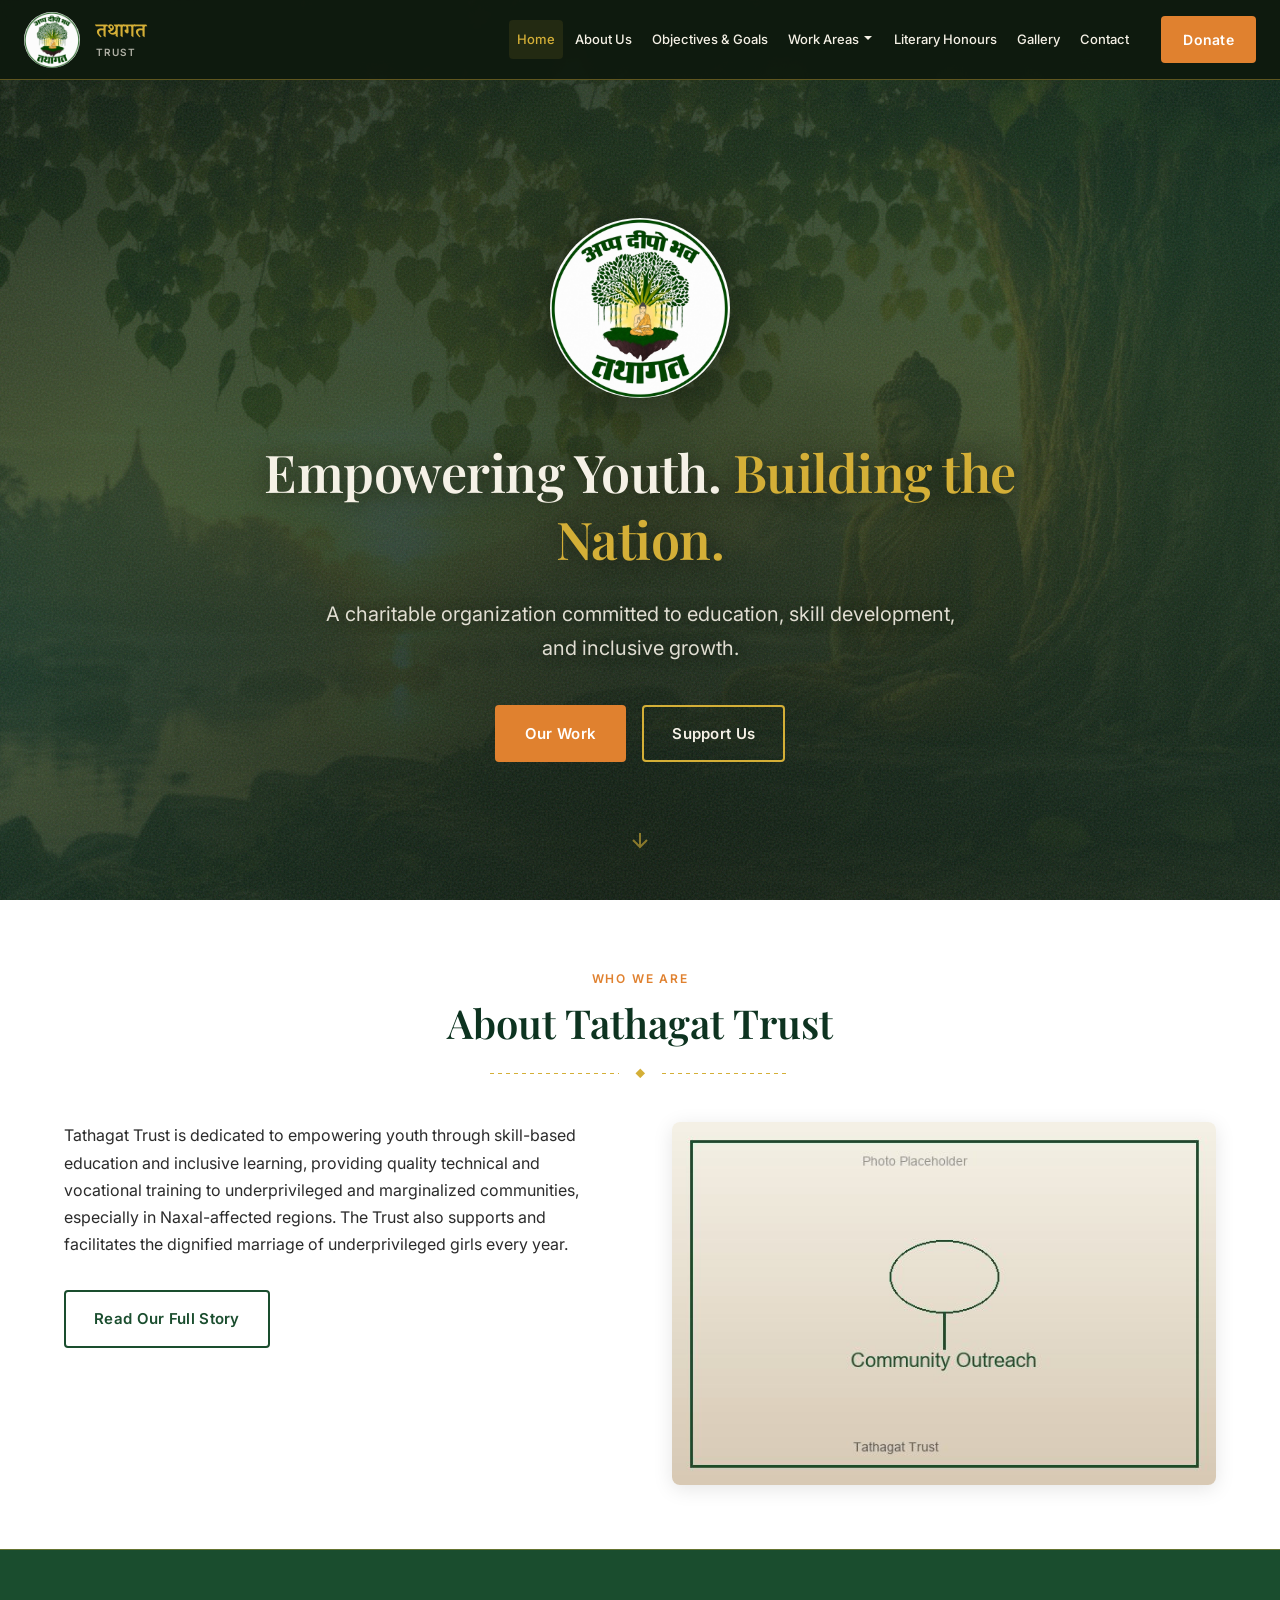
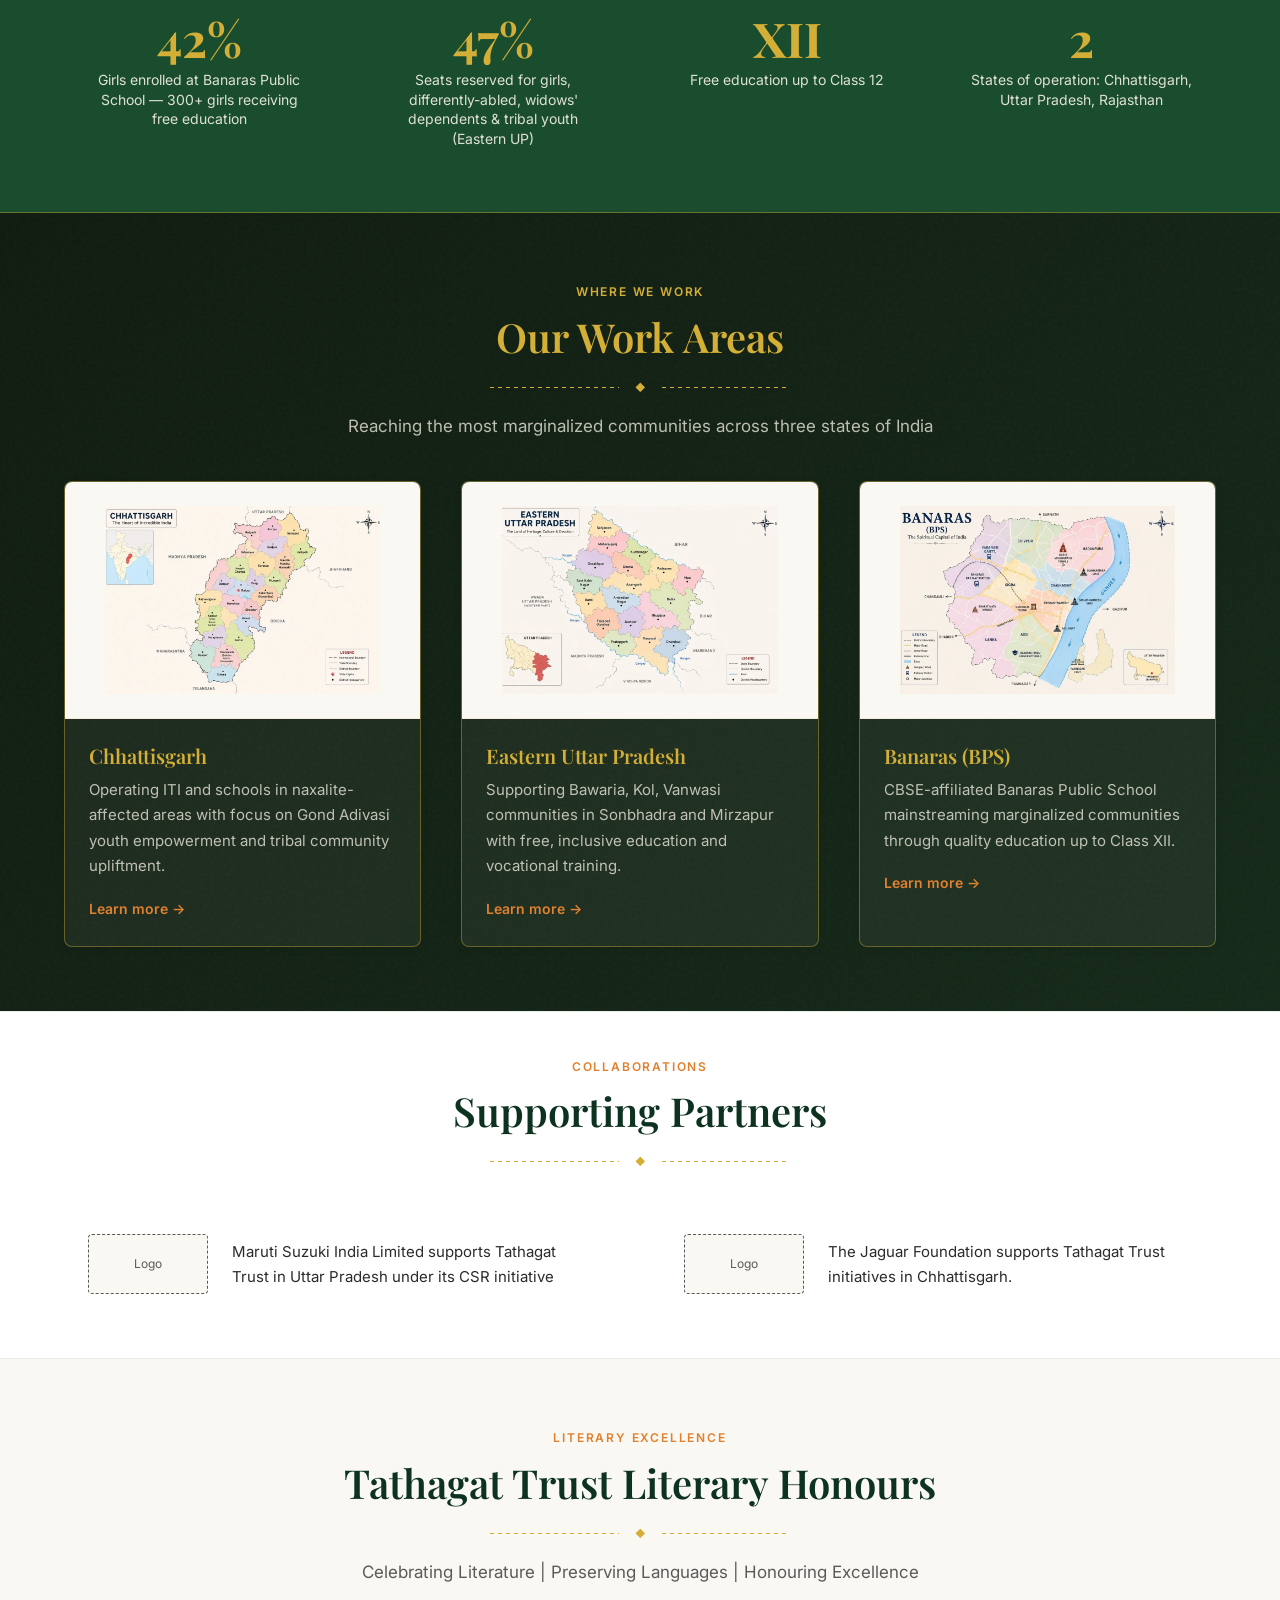
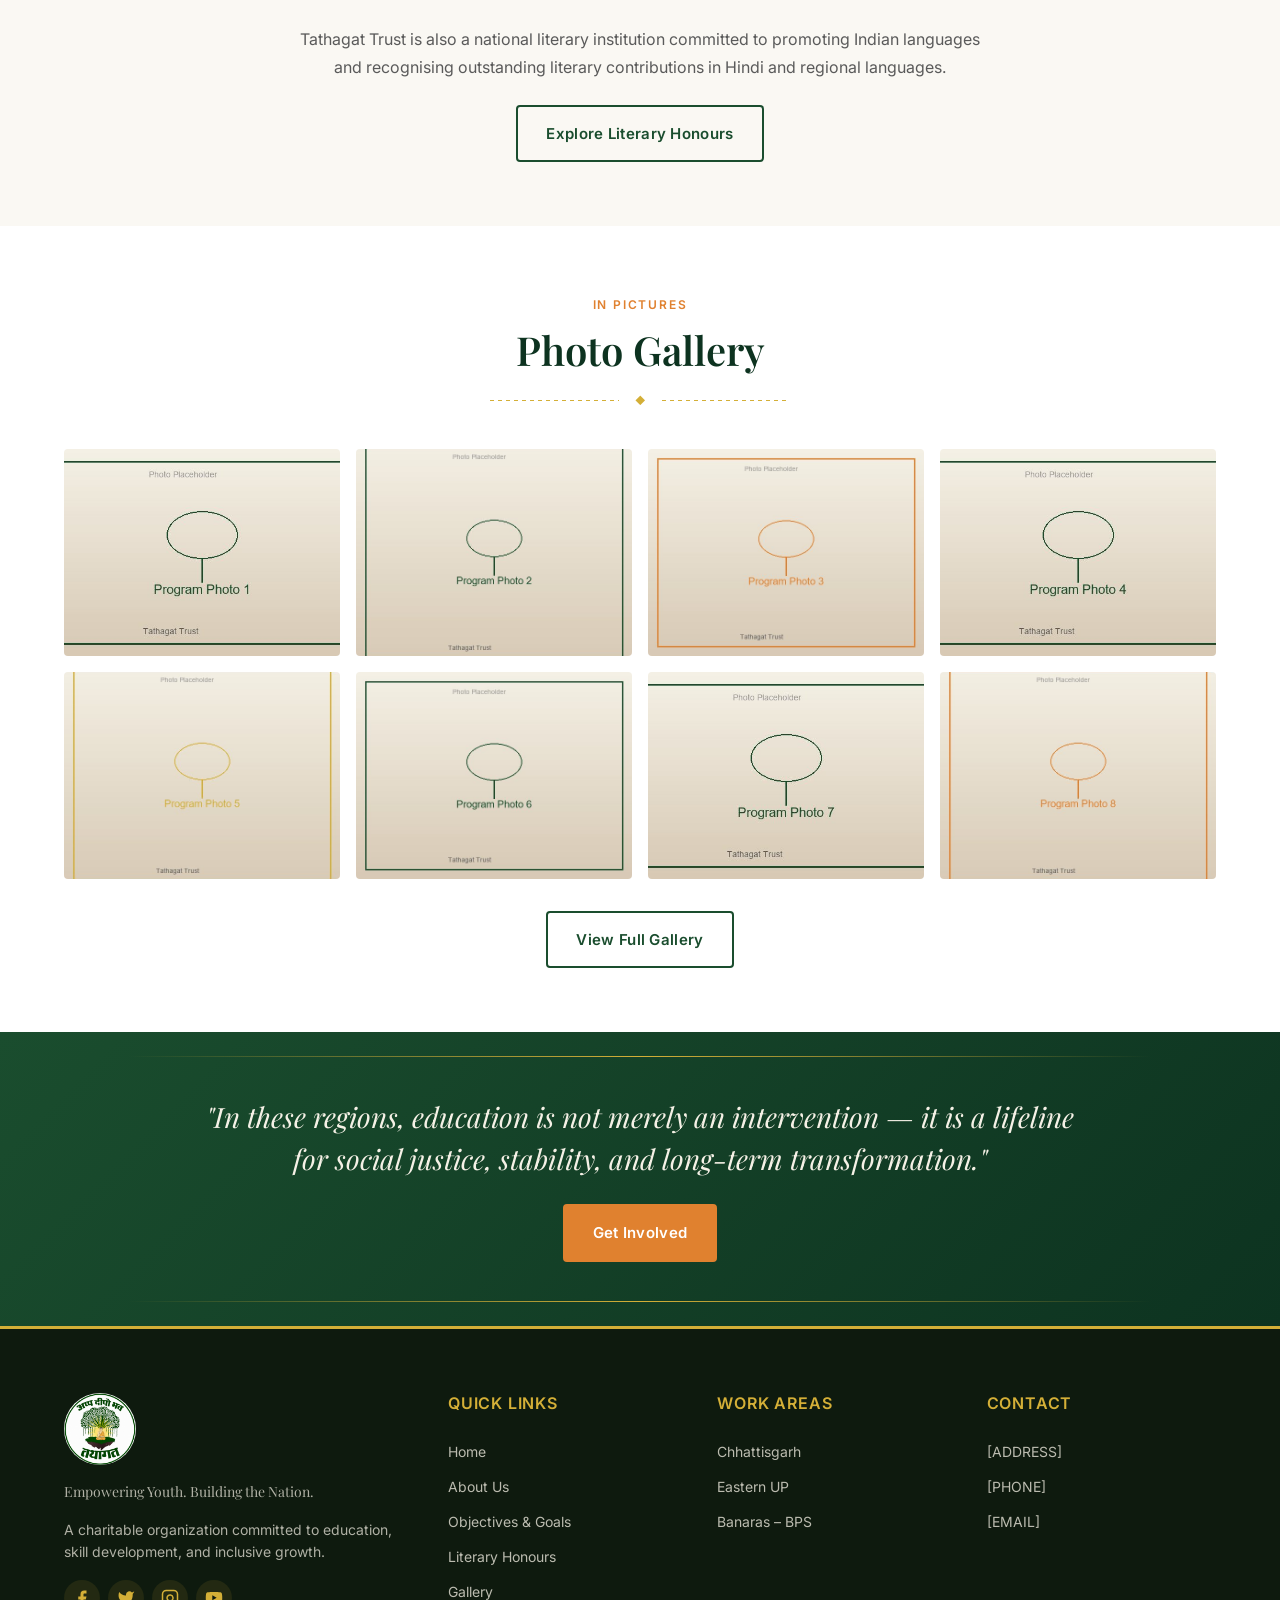
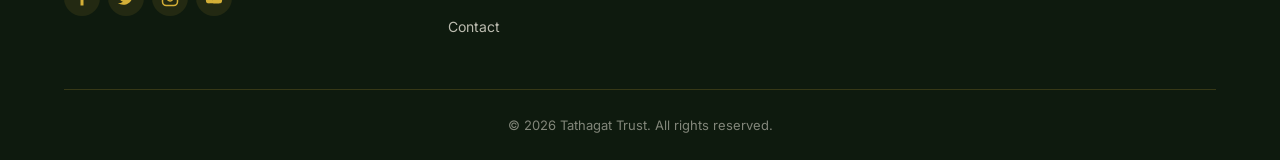
==== index.html @ 168faa88 "file added" ====
<!DOCTYPE html>
<html lang="en">
<head>
  <meta charset="UTF-8">
  <meta name="viewport" content="width=device-width, initial-scale=1.0">
  <title>Tathagat Trust — Empowering Youth. Building the Nation.</title>
  <meta name="description" content="Tathagat Trust is a charitable organization in India dedicated to education, skill development, and upliftment of underprivileged communities across Chhattisgarh, Uttar Pradesh, and Rajasthan.">
  <meta property="og:title" content="Tathagat Trust — Empowering Youth. Building the Nation.">
  <meta property="og:description" content="A charitable organization committed to education, skill development, and inclusive growth.">
  <meta property="og:type" content="website">
  <meta property="og:image" content="assets/logo/tathagat-logo.png">
  <link rel="icon" type="image/png" href="assets/logo/tathagat-logo.png">
  <link rel="preconnect" href="https://fonts.googleapis.com">
  <link rel="preconnect" href="https://fonts.gstatic.com" crossorigin>
  <link href="https://fonts.googleapis.com/css2?family=Inter:wght@400;500;600;700&family=Noto+Sans+Devanagari:wght@400;600&family=Noto+Serif+Devanagari:wght@400;600;700&family=Playfair+Display:ital,wght@0,400;0,600;0,700;1,400&display=swap" rel="stylesheet">
  <link rel="stylesheet" href="css/style.css">
</head>
<body>

  <!-- HEADER -->
  <header class="site-header" role="banner">
    <div class="container">
      <a href="index.html" class="site-logo" aria-label="Tathagat Trust Home">
        <img src="assets/logo/tathagat-logo.png" alt="Tathagat Trust logo — अप्प दीपो भव, Buddha meditating under Bodhi tree" width="56" height="56">
        <span class="site-logo__text hindi">तथागत<span class="sr-only"> Tathagat Trust</span><small>Trust</small></span>
      </a>

      <button class="nav-toggle" aria-label="Toggle navigation menu" aria-expanded="false" aria-controls="main-nav">
        <span></span><span></span><span></span>
      </button>

      <nav class="main-nav" id="main-nav" role="navigation" aria-label="Main navigation">
        <ul class="nav-list">
          <li><a href="index.html" class="active">Home</a></li>
          <li><a href="about.html">About Us</a></li>
          <li><a href="objectives.html">Objectives &amp; Goals</a></li>
          <li class="nav-dropdown">
            <a href="#" class="nav-dropdown__toggle" aria-haspopup="true">Work Areas
              <svg viewBox="0 0 12 12" fill="currentColor" aria-hidden="true"><path d="M2 4l4 4 4-4"/></svg>
            </a>
            <ul class="nav-dropdown__menu" role="menu">
              <li><a href="work-areas/chhattisgarh.html" role="menuitem">Chhattisgarh</a></li>
              <li><a href="work-areas/eastern-up.html" role="menuitem">Eastern UP</a></li>
              <li><a href="work-areas/banaras-bps.html" role="menuitem">Banaras – BPS</a></li>
            </ul>
          </li>
          <li><a href="literary-honours.html">Literary Honours</a></li>
          <li><a href="gallery.html">Gallery</a></li>
          <li><a href="contact.html">Contact</a></li>
        </ul>
        <!-- TODO: Integrate donation payment gateway -->
        <a href="contact.html" class="btn btn--donate" data-donate>Donate</a>
      </nav>
    </div>
  </header>

  <main>
    <!-- HERO -->
    <section class="hero" aria-labelledby="hero-title">
      <video class="hero__video" autoplay muted loop playsinline disablePictureInPicture poster="assets/images/hero-bodhi.jpg" aria-hidden="true">
        <source src="assets/images/hero-bodhi.mp4" type="video/mp4">
      </video>
      <div class="hero__content">
        <img src="assets/logo/tathagat-logo.png" alt="Tathagat Trust emblem — तथागत" class="hero__logo reveal" width="180" height="180">
        <h1 id="hero-title" class="hero__title reveal reveal-delay-1">Empowering Youth. <span class="gold">Building the Nation.</span></h1>
        <p class="hero__subtitle reveal reveal-delay-2">A charitable organization committed to education, skill development, and inclusive growth.</p>
        <div class="hero__cta reveal reveal-delay-3">
          <a href="about.html" class="btn btn--primary">Our Work</a>
          <a href="contact.html" class="btn btn--outline" data-donate>Support Us</a>
        </div>
      </div>
      <div class="hero__scroll" aria-hidden="true">
        <svg width="24" height="24" viewBox="0 0 24 24" fill="none" stroke="currentColor" stroke-width="2"><path d="M12 5v14M5 12l7 7 7-7"/></svg>
      </div>
    </section>

    <!-- ABOUT SNAPSHOT -->
    <section class="section section--white" aria-labelledby="about-snapshot-title">
      <div class="container">
        <div class="section-header reveal">
          <span class="section-header__tag">Who We Are</span>
          <h2 id="about-snapshot-title" class="section-header__title">About Tathagat Trust</h2>
          <div class="section-header__divider"><span>◆</span></div>
        </div>
        <div class="two-col">
          <div class="content-block reveal">
            <p>Tathagat Trust is dedicated to empowering youth through skill-based education and inclusive learning, providing quality technical and vocational training to underprivileged and marginalized communities, especially in Naxal-affected regions. The Trust also supports and facilitates the dignified marriage of underprivileged girls every year.</p>
            <a href="about.html" class="btn btn--outline-dark" style="margin-top: 1rem;">Read Our Full Story</a>
          </div>
          <div class="reveal reveal-delay-1">
            <img src="assets/images/community-1.jpg" alt="Tathagat Trust community outreach program with local youth" loading="lazy" style="border-radius: 8px; box-shadow: 0 4px 20px rgba(0,0,0,0.1);">
          </div>
        </div>
      </div>
    </section>

    <!-- IMPACT STATS -->
    <section class="stats-strip" aria-label="Impact statistics">
      <div class="container">
        <div class="stats-grid">
          <div class="stat-item reveal">
            <div class="stat-item__number"><span data-counter="45" data-suffix="%">0%</span></div>
            <p class="stat-item__label">Girls enrolled at Banaras Public School — 300+ girls receiving free education</p>
          </div>
          <div class="stat-item reveal reveal-delay-1">
            <div class="stat-item__number"><span data-counter="50" data-suffix="%">0%</span></div>
            <p class="stat-item__label">Seats reserved for girls, differently-abled, widows' dependents &amp; tribal youth (Eastern UP)</p>
          </div>
          <div class="stat-item reveal reveal-delay-2">
            <div class="stat-item__number">XII</div>
            <p class="stat-item__label">Free education up to Class 12</p>
          </div>
          <div class="stat-item reveal reveal-delay-3">
            <div class="stat-item__number"><span data-counter="3">0</span></div>
            <p class="stat-item__label">States of operation: Chhattisgarh, Uttar Pradesh, Rajasthan</p>
          </div>
        </div>
      </div>
    </section>

    <!-- WORK AREAS PREVIEW -->
    <section class="section section--dark" id="work-areas" aria-labelledby="work-areas-title">
      <div class="container">
        <div class="section-header reveal">
          <span class="section-header__tag">Where We Work</span>
          <h2 id="work-areas-title" class="section-header__title">Our Work Areas</h2>
          <div class="section-header__divider"><span>◆</span></div>
          <p class="section-header__subtitle">Reaching the most marginalized communities across three states of India</p>
        </div>
        <div class="card-grid">
          <article class="card card--dark reveal">
            <div class="card__image card__image--map">
              <picture>
                <source srcset="assets/images/tathagat-trust-chhattisgarh-operational-map.webp" type="image/webp">
                <img src="assets/images/tathagat-trust-chhattisgarh-operational-map.jpg" alt="Map of Chhattisgarh districts showing Tathagat Trust operational areas including Raipur, Bastar, Kanker and Dantewada" width="1024" height="682" loading="lazy" decoding="async">
              </picture>
            </div>
            <div class="card__body">
              <h3 class="card__title">Chhattisgarh</h3>
              <p class="card__text">Operating ITI and schools in naxalite-affected areas with focus on Gond Adivasi youth empowerment and tribal community upliftment.</p>
              <a href="work-areas/chhattisgarh.html" class="card__link">Learn more →</a>
            </div>
          </article>
          <article class="card card--dark reveal reveal-delay-1">
            <div class="card__image card__image--map">
              <picture>
                <source srcset="assets/images/tathagat-trust-eastern-uttar-pradesh-operational-map.webp" type="image/webp">
                <img src="assets/images/tathagat-trust-eastern-uttar-pradesh-operational-map.jpg" alt="Map of Eastern Uttar Pradesh highlighting Tathagat Trust service districts including Gorakhpur, Varanasi, Azamgarh and Sonbhadra region" width="1024" height="682" loading="lazy" decoding="async">
              </picture>
            </div>
            <div class="card__body">
              <h3 class="card__title">Eastern Uttar Pradesh</h3>
              <p class="card__text">Supporting Bawaria, Kol, Vanwasi communities in Sonbhadra and Mirzapur with free, inclusive education and vocational training.</p>
              <a href="work-areas/eastern-up.html" class="card__link">Learn more →</a>
            </div>
          </article>
          <article class="card card--dark reveal reveal-delay-2">
            <div class="card__image card__image--map">
              <picture>
                <source srcset="assets/images/tathagat-trust-banaras-varanasi-bps-map.webp" type="image/webp">
                <img src="assets/images/tathagat-trust-banaras-varanasi-bps-map.jpg" alt="Illustrated map of Banaras Varanasi showing Banaras Public School operational area along the Ganges River" width="1024" height="682" loading="lazy" decoding="async">
              </picture>
            </div>
            <div class="card__body">
              <h3 class="card__title">Banaras (BPS)</h3>
              <p class="card__text">CBSE-affiliated Banaras Public School mainstreaming marginalized communities through quality education up to Class XII.</p>
              <a href="work-areas/banaras-bps.html" class="card__link">Learn more →</a>
            </div>
          </article>
        </div>
      </div>
    </section>

    <!-- PARTNERS -->
    <section class="partners-strip" aria-labelledby="partners-title">
      <div class="container">
        <div class="section-header reveal">
          <span class="section-header__tag">Collaborations</span>
          <h2 id="partners-title" class="section-header__title">Supporting Partners</h2>
          <div class="section-header__divider"><span>◆</span></div>
        </div>
        <div class="partners-grid">
          <div class="partner-item reveal">
            <!-- TODO: Replace with actual Maruti Suzuki logo -->
            <div class="partner-item__logo" aria-hidden="true">Logo</div>
            <p class="partner-item__text">Maruti Suzuki India Limited supports Tathagat Trust in Uttar Pradesh under its CSR initiative</p>
          </div>
          <div class="partner-item reveal reveal-delay-1">
            <!-- TODO: Replace with actual Jaguar Foundation logo -->
            <div class="partner-item__logo" aria-hidden="true">Logo</div>
            <p class="partner-item__text">The Jaguar Foundation supports Tathagat Trust initiatives in Chhattisgarh.</p>
          </div>
        </div>
      </div>
    </section>

    <!-- LITERARY HONOURS TEASER -->
    <section class="section section--light" aria-labelledby="honours-teaser-title">
      <div class="container text-center">
        <div class="section-header reveal">
          <span class="section-header__tag">Literary Excellence</span>
          <h2 id="honours-teaser-title" class="section-header__title">Tathagat Trust Literary Honours</h2>
          <div class="section-header__divider"><span>◆</span></div>
          <p class="section-header__subtitle">Celebrating Literature | Preserving Languages | Honouring Excellence</p>
        </div>
        <p class="reveal" style="max-width: 700px; margin: 0 auto 1.5rem; color: var(--color-text-muted);">Tathagat Trust is also a national literary institution committed to promoting Indian languages and recognising outstanding literary contributions in Hindi and regional languages.</p>
        <a href="literary-honours.html" class="btn btn--outline-dark reveal">Explore Literary Honours</a>
      </div>
    </section>

    <!-- GALLERY PREVIEW -->
    <section class="section section--white" aria-labelledby="gallery-preview-title">
      <div class="container">
        <div class="section-header reveal">
          <span class="section-header__tag">In Pictures</span>
          <h2 id="gallery-preview-title" class="section-header__title">Photo Gallery</h2>
          <div class="section-header__divider"><span>◆</span></div>
        </div>
        <!-- TODO: Replace placeholder images with actual brochure photos -->
        <div class="gallery-grid reveal">
          <div class="gallery-item"><img src="assets/images/gallery-01.jpg" alt="Tathagat Trust vocational training students, Chhattisgarh" loading="lazy"></div>
          <div class="gallery-item"><img src="assets/images/gallery-02.jpg" alt="Skill development workshop at Tathagat Trust" loading="lazy"></div>
          <div class="gallery-item"><img src="assets/images/gallery-03.jpg" alt="Community marriage ceremony supported by Tathagat Trust" loading="lazy"></div>
          <div class="gallery-item"><img src="assets/images/gallery-04.jpg" alt="Classroom learning at Tathagat Trust school" loading="lazy"></div>
          <div class="gallery-item"><img src="assets/images/gallery-05.jpg" alt="Literary honours award ceremony" loading="lazy"></div>
          <div class="gallery-item"><img src="assets/images/gallery-06.jpg" alt="Tribal youth career counselling session" loading="lazy"></div>
          <div class="gallery-item"><img src="assets/images/gallery-07.jpg" alt="Sports and co-curricular activities" loading="lazy"></div>
          <div class="gallery-item"><img src="assets/images/gallery-08.jpg" alt="Community outreach in naxal-affected region" loading="lazy"></div>
        </div>
        <div class="text-center" style="margin-top: 2rem;">
          <a href="gallery.html" class="btn btn--outline-dark reveal">View Full Gallery</a>
        </div>
      </div>
    </section>

    <!-- CTA BANNER -->
    <section class="cta-banner" aria-label="Call to action">
      <div class="container">
        <p class="reveal">"In these regions, education is not merely an intervention — it is a lifeline for social justice, stability, and long-term transformation."</p>
        <a href="contact.html" class="btn btn--primary reveal">Get Involved</a>
      </div>
    </section>
  </main>

  <!-- FOOTER -->
  <footer class="site-footer" role="contentinfo">
    <div class="container">
      <div class="footer-grid">
        <div class="footer-brand">
          <img src="assets/logo/tathagat-logo.png" alt="Tathagat Trust" width="64" height="64">
          <p class="footer-brand__tagline">Empowering Youth. Building the Nation.</p>
          <p>A charitable organization committed to education, skill development, and inclusive growth.</p>
          <div class="footer-social">
            <!-- TODO: Add real social media URLs -->
            <a href="#" aria-label="Facebook"><svg width="18" height="18" viewBox="0 0 24 24" fill="currentColor"><path d="M18 2h-3a5 5 0 00-5 5v3H7v4h3v8h4v-8h3l1-4h-4V7a1 1 0 011-1h3z"/></svg></a>
            <a href="#" aria-label="Twitter"><svg width="18" height="18" viewBox="0 0 24 24" fill="currentColor"><path d="M23 3a10.9 10.9 0 01-3.14 1.53 4.48 4.48 0 00-7.86 3v1A10.66 10.66 0 013 4s-4 9 5 13a11.64 11.64 0 01-7 2c9 5 20 0 20-11.5a4.5 4.5 0 00-.08-.83A7.72 7.72 0 0023 3z"/></svg></a>
            <a href="#" aria-label="Instagram"><svg width="18" height="18" viewBox="0 0 24 24" fill="none" stroke="currentColor" stroke-width="2"><rect x="2" y="2" width="20" height="20" rx="5"/><path d="M16 11.37A4 4 0 1112.63 8 4 4 0 0116 11.37z"/><line x1="17.5" y1="6.5" x2="17.51" y2="6.5"/></svg></a>
            <a href="#" aria-label="YouTube"><svg width="18" height="18" viewBox="0 0 24 24" fill="currentColor"><path d="M22.54 6.42a2.78 2.78 0 00-1.94-2C18.88 4 12 4 12 4s-6.88 0-8.6.46a2.78 2.78 0 00-1.94 2A29 29 0 001 11.75a29 29 0 00.46 5.33A2.78 2.78 0 003.4 19.13C5.12 19.59 12 19.59 12 19.59s6.88 0 8.6-.46a2.78 2.78 0 001.94-2 29 29 0 00.46-5.25 29 29 0 00-.46-5.46z"/><polygon points="9.75 15.02 15.5 11.75 9.75 8.48 9.75 15.02" fill="#0e1a0e"/></svg></a>
          </div>
        </div>
        <div class="footer-col">
          <h3>Quick Links</h3>
          <ul>
            <li><a href="index.html">Home</a></li>
            <li><a href="about.html">About Us</a></li>
            <li><a href="objectives.html">Objectives &amp; Goals</a></li>
            <li><a href="literary-honours.html">Literary Honours</a></li>
            <li><a href="gallery.html">Gallery</a></li>
            <li><a href="contact.html">Contact</a></li>
          </ul>
        </div>
        <div class="footer-col">
          <h3>Work Areas</h3>
          <ul>
            <li><a href="work-areas/chhattisgarh.html">Chhattisgarh</a></li>
            <li><a href="work-areas/eastern-up.html">Eastern UP</a></li>
            <li><a href="work-areas/banaras-bps.html">Banaras – BPS</a></li>
          </ul>
        </div>
        <div class="footer-col">
          <h3>Contact</h3>
          <!-- TODO: Replace with actual contact details -->
          <ul>
            <li><a href="contact.html">[ADDRESS]</a></li>
            <li><a href="tel:[PHONE]">[PHONE]</a></li>
            <li><a href="mailto:[EMAIL]">[EMAIL]</a></li>
          </ul>
        </div>
      </div>
      <div class="footer-bottom">
        <p>&copy; 2026 Tathagat Trust. All rights reserved.</p>
      </div>
    </div>
  </footer>

  <script src="js/main.js"></script>
</body>
</html>
---- css/style.css ----
/* ============================================
   Tathagat Trust — Design System
   ============================================ */

:root {
  /* Colors */
  --color-primary: #1a4d2e;
  --color-primary-dark: #0d3320;
  --color-bg-dark-start: #0e1a0e;
  --color-bg-dark-end: #132818;
  --color-gold: #d4af37;
  --color-gold-dark: #c9a227;
  --color-saffron: #e0812f;
  --color-saffron-hover: #c96d22;
  --color-text-light: #f5f1e6;
  --color-text-body: #2b2b2b;
  --color-text-muted: #5a5a5a;
  --color-white: #ffffff;
  --color-off-white: #faf8f3;
  --color-border-gold: rgba(212, 175, 55, 0.4);
  --color-overlay: rgba(14, 26, 14, 0.85);

  /* Typography */
  --font-heading: 'Playfair Display', 'Noto Serif Devanagari', Georgia, serif;
  --font-body: 'Inter', 'Noto Sans Devanagari', system-ui, sans-serif;
  --font-devanagari: 'Noto Serif Devanagari', 'Noto Sans Devanagari', serif;

  /* Spacing */
  --space-xs: 0.5rem;
  --space-sm: 1rem;
  --space-md: 1.5rem;
  --space-lg: 2.5rem;
  --space-xl: 4rem;
  --space-2xl: 6rem;

  /* Layout */
  --container-max: 1200px;
  --container-wide: 1400px;
  --header-height: 80px;
  --radius-sm: 4px;
  --radius-md: 8px;
  --radius-lg: 16px;
  --shadow-sm: 0 2px 8px rgba(0, 0, 0, 0.08);
  --shadow-md: 0 4px 20px rgba(0, 0, 0, 0.12);
  --shadow-lg: 0 8px 40px rgba(0, 0, 0, 0.2);
  --transition: 0.3s cubic-bezier(0.4, 0, 0.2, 1);
}

/* Reset & Base */
*, *::before, *::after {
  box-sizing: border-box;
  margin: 0;
  padding: 0;
}

html {
  scroll-behavior: smooth;
  font-size: 16px;
}

body {
  font-family: var(--font-body);
  color: var(--color-text-body);
  background-color: var(--color-off-white);
  line-height: 1.7;
  -webkit-font-smoothing: antialiased;
  overflow-x: hidden;
}

img {
  max-width: 100%;
  height: auto;
  display: block;
}

a {
  color: var(--color-primary);
  text-decoration: none;
  transition: color var(--transition);
}

a:hover {
  color: var(--color-saffron);
}

ul, ol {
  list-style: none;
}

h1, h2, h3, h4, h5, h6 {
  font-family: var(--font-heading);
  font-weight: 600;
  line-height: 1.3;
  color: var(--color-primary-dark);
}

.hindi {
  font-family: var(--font-devanagari);
}

/* Utility */
.container {
  width: 100%;
  max-width: var(--container-max);
  margin: 0 auto;
  padding: 0 var(--space-md);
}

.container--wide {
  max-width: var(--container-wide);
}

.sr-only {
  position: absolute;
  width: 1px;
  height: 1px;
  padding: 0;
  margin: -1px;
  overflow: hidden;
  clip: rect(0, 0, 0, 0);
  white-space: nowrap;
  border: 0;
}

.text-gold { color: var(--color-gold); }
.text-light { color: var(--color-text-light); }
.text-center { text-align: center; }
.mt-md { margin-top: var(--space-md); }
.mt-lg { margin-top: var(--space-lg); }
.rounded-img { border-radius: var(--radius-md); box-shadow: var(--shadow-sm); }
.rounded-img--shadow { border-radius: var(--radius-md); box-shadow: var(--shadow-md); }

/* Regional operational maps */
.regional-map {
  margin: 0;
  padding: var(--space-md) var(--space-lg);
  background: var(--color-off-white);
  border-radius: var(--radius-md);
  border: 1px solid rgba(26, 77, 46, 0.12);
  box-shadow: var(--shadow-sm);
}

.regional-map picture {
  display: block;
  line-height: 0;
}

.regional-map img {
  width: 100%;
  height: auto;
  display: block;
  object-fit: contain;
  object-position: center;
  border-radius: var(--radius-sm);
  box-shadow: none;
  border: none;
  background: var(--color-white);
}

.regional-map figcaption {
  margin-top: var(--space-md);
  padding-top: var(--space-sm);
  font-size: 0.875rem;
  color: var(--color-text-muted);
  text-align: center;
  line-height: 1.5;
  border-top: 1px solid rgba(26, 77, 46, 0.08);
}

.two-col .regional-map {
  width: 100%;
  align-self: start;
}

/* Buttons */
.btn {
  display: inline-flex;
  align-items: center;
  justify-content: center;
  gap: var(--space-xs);
  padding: 0.875rem 1.75rem;
  font-family: var(--font-body);
  font-size: 0.9375rem;
  font-weight: 600;
  letter-spacing: 0.02em;
  border: 2px solid transparent;
  border-radius: var(--radius-sm);
  cursor: pointer;
  transition: all var(--transition);
  text-decoration: none;
}

.btn--primary {
  background: var(--color-saffron);
  color: var(--color-white);
  border-color: var(--color-saffron);
}

.btn--primary:hover {
  background: var(--color-saffron-hover);
  border-color: var(--color-saffron-hover);
  color: var(--color-white);
  transform: translateY(-2px);
  box-shadow: var(--shadow-md);
}

.btn--outline {
  background: transparent;
  color: var(--color-text-light);
  border-color: var(--color-gold);
}

.btn--outline:hover {
  background: var(--color-gold);
  color: var(--color-primary-dark);
}

.btn--outline-dark {
  background: transparent;
  color: var(--color-primary);
  border-color: var(--color-primary);
}

.btn--outline-dark:hover {
  background: var(--color-primary);
  color: var(--color-white);
}

.btn--donate {
  background: var(--color-saffron);
  color: var(--color-white);
  padding: 0.625rem 1.25rem;
  font-size: 0.875rem;
}

.btn--donate:hover {
  background: var(--color-saffron-hover);
  color: var(--color-white);
}

/* Section styling */
.section {
  padding: var(--space-xl) 0;
}

.section--dark {
  background: linear-gradient(135deg, var(--color-bg-dark-start) 0%, var(--color-bg-dark-end) 100%);
  color: var(--color-text-light);
  position: relative;
}

.section--dark::before {
  content: '';
  position: absolute;
  inset: 0;
  background-image: url("data:image/svg+xml,%3Csvg viewBox='0 0 256 256' xmlns='http://www.w3.org/2000/svg'%3E%3Cfilter id='noise'%3E%3CfeTurbulence type='fractalNoise' baseFrequency='0.9' numOctaves='4' stitchTiles='stitch'/%3E%3C/filter%3E%3Crect width='100%25' height='100%25' filter='url(%23noise)' opacity='0.04'/%3E%3C/svg%3E");
  pointer-events: none;
}

.section--dark > * {
  position: relative;
  z-index: 1;
}

.section--dark h2,
.section--dark h3 {
  color: var(--color-gold);
}

.section--light {
  background: var(--color-off-white);
}

.section--white {
  background: var(--color-white);
}

.section-header {
  text-align: center;
  margin-bottom: var(--space-lg);
}

.section-header__tag {
  display: inline-block;
  font-size: 0.75rem;
  font-weight: 600;
  letter-spacing: 0.15em;
  text-transform: uppercase;
  color: var(--color-saffron);
  margin-bottom: var(--space-xs);
}

.section--dark .section-header__tag {
  color: var(--color-gold);
}

.section-header__title {
  font-size: clamp(1.75rem, 4vw, 2.5rem);
  margin-bottom: var(--space-sm);
}

.section-header__divider {
  display: flex;
  align-items: center;
  justify-content: center;
  gap: var(--space-sm);
  margin: var(--space-sm) auto 0;
  max-width: 300px;
}

.section-header__divider::before,
.section-header__divider::after {
  content: '';
  flex: 1;
  height: 1px;
  background: repeating-linear-gradient(
    90deg,
    var(--color-gold) 0,
    var(--color-gold) 4px,
    transparent 4px,
    transparent 8px
  );
}

.section-header__divider span {
  color: var(--color-gold);
  font-size: 0.625rem;
}

.section-header__subtitle {
  font-size: 1.0625rem;
  color: var(--color-text-muted);
  max-width: 600px;
  margin: var(--space-sm) auto 0;
}

.section--dark .section-header__subtitle {
  color: rgba(245, 241, 230, 0.75);
}

/* Bodhi leaf motif */
.bodhi-motif {
  position: absolute;
  opacity: 0.06;
  pointer-events: none;
}

.bodhi-motif--right {
  right: -5%;
  top: 10%;
  width: 300px;
  height: 300px;
}

/* ============================================
   HEADER & NAVIGATION
   ============================================ */
.site-header {
  position: fixed;
  top: 0;
  left: 0;
  right: 0;
  z-index: 1000;
  height: var(--header-height);
  background: rgba(14, 26, 14, 0.95);
  backdrop-filter: blur(12px);
  border-bottom: 1px solid var(--color-border-gold);
  transition: box-shadow var(--transition);
}

.site-header.scrolled {
  box-shadow: var(--shadow-lg);
}

.site-header .container {
  display: flex;
  align-items: center;
  justify-content: space-between;
  height: 100%;
  max-width: var(--container-wide);
}

.site-logo {
  display: flex;
  align-items: center;
  gap: var(--space-sm);
  flex-shrink: 0;
}

.site-logo img {
  width: 56px;
  height: 56px;
  object-fit: contain;
  border-radius: 50%;
}

.site-logo__text {
  font-family: var(--font-devanagari);
  font-size: 1.25rem;
  font-weight: 600;
  color: var(--color-gold);
  line-height: 1.2;
}

.site-logo__text small {
  display: block;
  font-family: var(--font-body);
  font-size: 0.625rem;
  letter-spacing: 0.1em;
  text-transform: uppercase;
  color: var(--color-text-light);
  opacity: 0.7;
}

/* Nav */
.main-nav {
  display: flex;
  align-items: center;
  gap: var(--space-md);
}

.nav-list {
  display: flex;
  align-items: center;
  gap: 0.25rem;
}

.nav-list > li {
  position: relative;
}

.nav-list a {
  display: block;
  padding: 0.5rem 0.75rem;
  font-size: 0.875rem;
  font-weight: 500;
  color: var(--color-text-light);
  border-radius: var(--radius-sm);
  transition: all var(--transition);
}

.nav-list a:hover,
.nav-list a.active {
  color: var(--color-gold);
  background: rgba(212, 175, 55, 0.1);
}

/* Dropdown */
.nav-dropdown__toggle {
  display: flex;
  align-items: center;
  gap: 0.25rem;
  cursor: pointer;
}

.nav-dropdown__toggle svg {
  width: 12px;
  height: 12px;
  transition: transform var(--transition);
}

.nav-dropdown:hover .nav-dropdown__toggle svg,
.nav-dropdown.open .nav-dropdown__toggle svg {
  transform: rotate(180deg);
}

.nav-dropdown__menu {
  position: absolute;
  top: 100%;
  left: 0;
  min-width: 220px;
  background: var(--color-bg-dark-end);
  border: 1px solid var(--color-border-gold);
  border-radius: var(--radius-md);
  padding: var(--space-xs);
  opacity: 0;
  visibility: hidden;
  transform: translateY(8px);
  transition: all var(--transition);
  box-shadow: var(--shadow-lg);
}

.nav-dropdown:hover .nav-dropdown__menu,
.nav-dropdown.open .nav-dropdown__menu {
  opacity: 1;
  visibility: visible;
  transform: translateY(0);
}

.nav-dropdown__menu a {
  padding: 0.625rem 1rem;
  border-radius: var(--radius-sm);
}

.nav-dropdown__menu a:hover {
  background: rgba(212, 175, 55, 0.15);
}

/* Mobile menu toggle */
.nav-toggle {
  display: none;
  flex-direction: column;
  justify-content: center;
  gap: 5px;
  width: 40px;
  height: 40px;
  background: none;
  border: 1px solid var(--color-border-gold);
  border-radius: var(--radius-sm);
  cursor: pointer;
  padding: 8px;
}

.nav-toggle span {
  display: block;
  width: 100%;
  height: 2px;
  background: var(--color-gold);
  transition: all var(--transition);
}

.nav-toggle.active span:nth-child(1) {
  transform: rotate(45deg) translate(5px, 5px);
}

.nav-toggle.active span:nth-child(2) {
  opacity: 0;
}

.nav-toggle.active span:nth-child(3) {
  transform: rotate(-45deg) translate(5px, -5px);
}

/* ============================================
   HERO
   ============================================ */
.hero {
  min-height: 100vh;
  display: flex;
  align-items: center;
  justify-content: center;
  text-align: center;
  padding: calc(var(--header-height) + var(--space-xl)) var(--space-md) var(--space-xl);
  background-color: var(--color-bg-dark-start);
  position: relative;
  overflow: hidden;
  isolation: isolate;
}

/* Hero background video */
.hero__video {
  position: absolute;
  inset: 0;
  z-index: 0;
  width: 100%;
  height: 100%;
  object-fit: cover;
  object-position: center 35%;
  transform: scale(1.02);
  pointer-events: none;
}

/* Static poster fallback (reduced motion / no video support) */
.hero::before {
  content: '';
  position: absolute;
  inset: 0;
  z-index: 0;
  background-image: url('../assets/images/hero-bodhi.jpg');
  background-size: cover;
  background-position: center 35%;
  background-repeat: no-repeat;
  transform: scale(1.02);
  display: none;
}

/* Theme overlay + grain layer */
.hero::after {
  content: '';
  position: absolute;
  inset: 0;
  z-index: 1;
  pointer-events: none;
  background-image:
    url("data:image/svg+xml,%3Csvg viewBox='0 0 256 256' xmlns='http://www.w3.org/2000/svg'%3E%3Cfilter id='g'%3E%3CfeTurbulence type='fractalNoise' baseFrequency='0.65' numOctaves='3' stitchTiles='stitch'/%3E%3C/filter%3E%3Crect width='100%25' height='100%25' filter='url(%23g)' opacity='0.14'/%3E%3C/svg%3E"),
    radial-gradient(ellipse at 75% 45%, rgba(212, 175, 55, 0.08) 0%, transparent 55%),
    radial-gradient(ellipse at 50% 100%, rgba(14, 26, 14, 0.9) 0%, transparent 70%),
    linear-gradient(
      165deg,
      rgba(14, 26, 14, 0.92) 0%,
      rgba(13, 51, 32, 0.78) 45%,
      rgba(19, 40, 24, 0.85) 100%
    );
  background-size: 320px 320px, cover, cover, cover;
}

.hero__content {
  position: relative;
  z-index: 2;
  max-width: 800px;
}

.hero__logo {
  width: 180px;
  height: 180px;
  margin: 0 auto var(--space-lg);
  object-fit: contain;
  border-radius: 50%;
  filter: drop-shadow(0 8px 32px rgba(0, 0, 0, 0.45));
}

.hero__title {
  font-size: clamp(2rem, 5vw, 3.25rem);
  color: var(--color-text-light);
  margin-bottom: var(--space-md);
  letter-spacing: -0.01em;
  text-shadow: 0 2px 24px rgba(0, 0, 0, 0.55);
}

.hero__title .gold {
  color: var(--color-gold);
}

.hero__subtitle {
  font-size: clamp(1rem, 2vw, 1.25rem);
  color: rgba(245, 241, 230, 0.9);
  margin-bottom: var(--space-lg);
  max-width: 650px;
  margin-left: auto;
  margin-right: auto;
  text-shadow: 0 1px 16px rgba(0, 0, 0, 0.45);
}

.hero__cta {
  display: flex;
  flex-wrap: wrap;
  gap: var(--space-sm);
  justify-content: center;
}

.hero__scroll {
  position: absolute;
  bottom: var(--space-lg);
  left: 50%;
  transform: translateX(-50%);
  color: var(--color-gold);
  opacity: 0.6;
  animation: bounce 2s infinite;
  z-index: 2;
}

@keyframes bounce {
  0%, 100% { transform: translateX(-50%) translateY(0); }
  50% { transform: translateX(-50%) translateY(8px); }
}

/* Page hero (inner pages) */
.page-hero {
  padding: calc(var(--header-height) + var(--space-xl)) 0 var(--space-xl);
  background: linear-gradient(135deg, var(--color-bg-dark-start) 0%, var(--color-primary-dark) 100%);
  text-align: center;
  position: relative;
  overflow: hidden;
}

.page-hero::after {
  content: '';
  position: absolute;
  bottom: 0;
  left: 0;
  right: 0;
  height: 4px;
  background: linear-gradient(90deg, transparent, var(--color-gold), transparent);
}

.page-hero h1 {
  font-size: clamp(2rem, 4vw, 3rem);
  color: var(--color-gold);
  margin-bottom: var(--space-sm);
}

.page-hero p {
  color: rgba(245, 241, 230, 0.8);
  font-size: 1.125rem;
  max-width: 700px;
  margin: 0 auto;
}

.page-hero__breadcrumb {
  margin-top: var(--space-md);
  font-size: 0.875rem;
  color: rgba(245, 241, 230, 0.6);
}

.page-hero__breadcrumb a {
  color: var(--color-gold);
}

.page-hero__breadcrumb a:hover {
  color: var(--color-text-light);
}

/* ============================================
   STATS STRIP
   ============================================ */
.stats-strip {
  background: var(--color-primary);
  padding: var(--space-lg) 0;
  border-top: 1px solid var(--color-border-gold);
  border-bottom: 1px solid var(--color-border-gold);
}

.stats-grid {
  display: grid;
  grid-template-columns: repeat(4, 1fr);
  gap: var(--space-md);
}

.stat-item {
  text-align: center;
  padding: var(--space-md);
}

.stat-item__number {
  font-family: var(--font-heading);
  font-size: clamp(2rem, 4vw, 3rem);
  font-weight: 700;
  color: var(--color-gold);
  line-height: 1;
  margin-bottom: var(--space-xs);
}

.stat-item__number .suffix {
  font-size: 0.6em;
}

.stat-item__label {
  font-size: 0.875rem;
  color: var(--color-text-light);
  opacity: 0.9;
  line-height: 1.4;
}

/* ============================================
   CARDS
   ============================================ */
.card-grid {
  display: grid;
  grid-template-columns: repeat(3, 1fr);
  gap: var(--space-lg);
}

.card {
  background: var(--color-white);
  border-radius: var(--radius-md);
  overflow: hidden;
  box-shadow: var(--shadow-sm);
  transition: all var(--transition);
  border: 1px solid rgba(26, 77, 46, 0.08);
}

.card:hover {
  transform: translateY(-6px);
  box-shadow: var(--shadow-md);
}

.card__image {
  aspect-ratio: 16 / 10;
  overflow: hidden;
  background: linear-gradient(135deg, var(--color-primary) 0%, var(--color-primary-dark) 100%);
}

/* Map images — show full image without cropping titles/labels */
.card__image--map {
  aspect-ratio: 3 / 2;
  overflow: hidden;
  padding: var(--space-md) var(--space-lg);
  background: var(--color-off-white);
  display: flex;
  align-items: center;
  justify-content: center;
}

.card__image--map picture {
  display: flex;
  align-items: center;
  justify-content: center;
  width: 100%;
  height: 100%;
}

.card__image--map img {
  width: 100%;
  height: 100%;
  object-fit: contain;
  object-position: center;
}

.card--dark .card__image--map {
  background: var(--color-off-white);
  border-bottom: 1px solid rgba(212, 175, 55, 0.15);
}

.card:hover .card__image--map img {
  transform: none;
}

.card__image img {
  width: 100%;
  height: 100%;
  object-fit: cover;
  transition: transform var(--transition);
}

.card:hover .card__image img {
  transform: scale(1.05);
}

.card__body {
  padding: var(--space-md);
}

.card__title {
  font-size: 1.25rem;
  margin-bottom: var(--space-xs);
  color: var(--color-primary-dark);
}

.card__text {
  font-size: 0.9375rem;
  color: var(--color-text-muted);
  margin-bottom: var(--space-sm);
}

.card__link {
  font-size: 0.875rem;
  font-weight: 600;
  color: var(--color-saffron);
  display: inline-flex;
  align-items: center;
  gap: 0.25rem;
}

.card__link:hover {
  color: var(--color-primary);
}

/* Work area cards on dark bg */
.card--dark {
  background: rgba(255, 255, 255, 0.05);
  border-color: var(--color-border-gold);
}

.card--dark .card__title {
  color: var(--color-gold);
}

.card--dark .card__text {
  color: rgba(245, 241, 230, 0.75);
}

/* Objective cards */
.objective-card {
  display: flex;
  gap: var(--space-md);
  padding: var(--space-lg);
  background: var(--color-white);
  border-radius: var(--radius-md);
  border-left: 4px solid var(--color-gold);
  box-shadow: var(--shadow-sm);
  transition: all var(--transition);
}

.objective-card:hover {
  box-shadow: var(--shadow-md);
  border-left-color: var(--color-saffron);
}

.objective-card__icon {
  flex-shrink: 0;
  width: 56px;
  height: 56px;
  display: flex;
  align-items: center;
  justify-content: center;
  background: linear-gradient(135deg, var(--color-primary) 0%, var(--color-primary-dark) 100%);
  border-radius: var(--radius-md);
  color: var(--color-gold);
}

.objective-card__icon svg {
  width: 28px;
  height: 28px;
}

.objective-card__title {
  font-size: 1.125rem;
  margin-bottom: var(--space-xs);
  color: var(--color-primary-dark);
}

.objective-card__text {
  font-size: 0.9375rem;
  color: var(--color-text-muted);
}

/* Award cards */
.award-card {
  background: linear-gradient(145deg, var(--color-bg-dark-start) 0%, var(--color-primary-dark) 100%);
  border: 2px solid var(--color-gold);
  border-radius: var(--radius-lg);
  padding: var(--space-lg);
  text-align: center;
  position: relative;
  overflow: hidden;
}

.award-card::before {
  content: '';
  position: absolute;
  top: 0;
  left: 50%;
  transform: translateX(-50%);
  width: 80%;
  height: 3px;
  background: linear-gradient(90deg, transparent, var(--color-gold), transparent);
}

.award-card__badge {
  display: inline-flex;
  align-items: center;
  justify-content: center;
  width: 64px;
  height: 64px;
  margin: 0 auto var(--space-md);
  background: var(--color-gold);
  border-radius: 50%;
  color: var(--color-primary-dark);
}

.award-card__badge svg {
  width: 32px;
  height: 32px;
}

.award-card__title {
  font-size: 1.125rem;
  color: var(--color-gold);
  margin-bottom: var(--space-sm);
}

.award-card__text {
  font-size: 0.9375rem;
  color: rgba(245, 241, 230, 0.85);
  margin-bottom: var(--space-md);
  text-align: left;
}

.award-card__prize {
  display: inline-block;
  padding: var(--space-xs) var(--space-md);
  background: rgba(212, 175, 55, 0.15);
  border: 1px dashed var(--color-gold);
  border-radius: var(--radius-sm);
  font-size: 0.875rem;
  font-weight: 600;
  color: var(--color-gold);
}

/* ============================================
   PARTNERS STRIP
   ============================================ */
.partners-strip {
  padding: var(--space-lg) 0;
  background: var(--color-white);
  border-top: 1px solid rgba(26, 77, 46, 0.1);
  border-bottom: 1px solid rgba(26, 77, 46, 0.1);
}

.partners-grid {
  display: grid;
  grid-template-columns: repeat(2, 1fr);
  gap: var(--space-lg);
  align-items: center;
}

.partner-item {
  display: flex;
  align-items: center;
  gap: var(--space-md);
  padding: var(--space-md);
}

.partner-item__logo {
  flex-shrink: 0;
  width: 120px;
  height: 60px;
  background: var(--color-off-white);
  border: 1px dashed var(--color-text-muted);
  border-radius: var(--radius-sm);
  display: flex;
  align-items: center;
  justify-content: center;
  font-size: 0.75rem;
  color: var(--color-text-muted);
}

.partner-item__text {
  font-size: 0.9375rem;
  color: var(--color-text-body);
}

/* ============================================
   CALLOUT BOX
   ============================================ */
.callout-box {
  padding: var(--space-lg);
  border: 2px dashed var(--color-gold);
  border-radius: var(--radius-md);
  background: rgba(212, 175, 55, 0.05);
  text-align: center;
  margin: var(--space-lg) 0;
}

.callout-box p {
  font-family: var(--font-heading);
  font-size: clamp(1.125rem, 2.5vw, 1.375rem);
  font-style: italic;
  color: var(--color-primary-dark);
  line-height: 1.6;
}

.section--dark .callout-box {
  background: rgba(212, 175, 55, 0.08);
}

.section--dark .callout-box p {
  color: var(--color-text-light);
}

/* ============================================
   CTA BANNER
   ============================================ */
.cta-banner {
  padding: var(--space-xl) 0;
  background: linear-gradient(135deg, var(--color-primary) 0%, var(--color-primary-dark) 100%);
  text-align: center;
  position: relative;
}

.cta-banner::before,
.cta-banner::after {
  content: '';
  position: absolute;
  left: 10%;
  right: 10%;
  height: 1px;
  background: linear-gradient(90deg, transparent, var(--color-gold), transparent);
}

.cta-banner::before { top: var(--space-md); }
.cta-banner::after { bottom: var(--space-md); }

.cta-banner p {
  font-family: var(--font-heading);
  font-size: clamp(1.25rem, 3vw, 1.75rem);
  color: var(--color-text-light);
  max-width: 900px;
  margin: 0 auto var(--space-md);
  font-style: italic;
  line-height: 1.5;
}

/* ============================================
   GALLERY
   ============================================ */
.gallery-grid {
  display: grid;
  grid-template-columns: repeat(4, 1fr);
  gap: var(--space-sm);
}

.gallery-grid--masonry {
  columns: 4;
  column-gap: var(--space-sm);
}

.gallery-grid--masonry .gallery-item {
  break-inside: avoid;
  margin-bottom: var(--space-sm);
}

.gallery-item {
  position: relative;
  overflow: hidden;
  border-radius: var(--radius-sm);
  cursor: pointer;
  aspect-ratio: 4 / 3;
}

.gallery-grid--masonry .gallery-item {
  aspect-ratio: auto;
}

.gallery-item img {
  width: 100%;
  height: 100%;
  object-fit: cover;
  transition: transform var(--transition);
}

/* Map thumbnails — preserve full map legibility */
.gallery-item--map {
  aspect-ratio: 3 / 2;
  cursor: default;
  padding: var(--space-sm);
  background: var(--color-off-white);
}

.gallery-item--map img {
  object-fit: contain;
  object-position: center;
}

.gallery-item--map:hover img {
  transform: none;
}

.gallery-item--map::after,
.gallery-item--map .gallery-item__zoom {
  display: none;
}

.section--dark .gallery-item--map {
  background: rgba(255, 255, 255, 0.95);
  border: 1px solid var(--color-border-gold);
}

.gallery-item:hover img {
  transform: scale(1.08);
}

.gallery-item::after {
  content: '';
  position: absolute;
  inset: 0;
  background: rgba(14, 26, 14, 0);
  transition: background var(--transition);
}

.gallery-item:hover::after {
  background: rgba(14, 26, 14, 0.3);
}

.gallery-item__zoom {
  position: absolute;
  top: 50%;
  left: 50%;
  transform: translate(-50%, -50%) scale(0);
  width: 48px;
  height: 48px;
  background: var(--color-gold);
  border-radius: 50%;
  display: flex;
  align-items: center;
  justify-content: center;
  color: var(--color-primary-dark);
  opacity: 0;
  transition: all var(--transition);
  z-index: 2;
}

.gallery-item:hover .gallery-item__zoom {
  opacity: 1;
  transform: translate(-50%, -50%) scale(1);
}

/* Lightbox */
.lightbox {
  position: fixed;
  inset: 0;
  z-index: 2000;
  background: rgba(14, 26, 14, 0.95);
  display: flex;
  align-items: center;
  justify-content: center;
  opacity: 0;
  visibility: hidden;
  transition: all var(--transition);
}

.lightbox.active {
  opacity: 1;
  visibility: visible;
}

.lightbox__content {
  max-width: 90vw;
  max-height: 85vh;
  position: relative;
}

.lightbox__content img {
  max-width: 100%;
  max-height: 85vh;
  object-fit: contain;
  border-radius: var(--radius-sm);
  box-shadow: var(--shadow-lg);
}

.lightbox__close {
  position: absolute;
  top: var(--space-md);
  right: var(--space-md);
  width: 48px;
  height: 48px;
  background: var(--color-gold);
  border: none;
  border-radius: 50%;
  cursor: pointer;
  display: flex;
  align-items: center;
  justify-content: center;
  color: var(--color-primary-dark);
  font-size: 1.5rem;
  transition: all var(--transition);
}

.lightbox__close:hover {
  background: var(--color-saffron);
  color: var(--color-white);
}

.lightbox__caption {
  text-align: center;
  color: var(--color-text-light);
  margin-top: var(--space-sm);
  font-size: 0.9375rem;
}

/* ============================================
   CONTENT BLOCKS
   ============================================ */
.content-block {
  margin-bottom: var(--space-lg);
}

.content-block h2 {
  font-size: 1.75rem;
  color: var(--color-primary);
  margin-bottom: var(--space-md);
  padding-bottom: var(--space-xs);
  border-bottom: 2px solid var(--color-gold);
  display: inline-block;
}

.content-block h3 {
  font-size: 1.25rem;
  color: var(--color-primary-dark);
  margin: var(--space-md) 0 var(--space-sm);
}

.content-block p {
  margin-bottom: var(--space-sm);
  color: var(--color-text-body);
}

.content-block ul {
  list-style: disc;
  padding-left: var(--space-md);
  margin-bottom: var(--space-sm);
}

.content-block ul li {
  margin-bottom: var(--space-xs);
  color: var(--color-text-muted);
}

.content-block ul li::marker {
  color: var(--color-gold);
}

/* Feature list for work areas */
.feature-list {
  display: grid;
  gap: var(--space-md);
}

.feature-item {
  padding: var(--space-md);
  background: var(--color-white);
  border-radius: var(--radius-md);
  border-left: 3px solid var(--color-gold);
  box-shadow: var(--shadow-sm);
}

.feature-item h3 {
  font-size: 1.125rem;
  color: var(--color-primary);
  margin-bottom: var(--space-xs);
}

.feature-item p {
  font-size: 0.9375rem;
  color: var(--color-text-muted);
  margin: 0;
}

.section--dark .feature-item {
  background: rgba(255, 255, 255, 0.05);
  border-left-color: var(--color-saffron);
}

.section--dark .feature-item h3 {
  color: var(--color-gold);
}

.section--dark .feature-item p {
  color: rgba(245, 241, 230, 0.8);
}

/* Regional list */
.regional-list {
  display: grid;
  grid-template-columns: repeat(2, 1fr);
  gap: var(--space-sm);
  margin-top: var(--space-md);
}

.regional-list li {
  display: flex;
  align-items: flex-start;
  gap: var(--space-xs);
  padding: var(--space-sm);
  background: var(--color-white);
  border-radius: var(--radius-sm);
  font-size: 0.9375rem;
}

.regional-list li::before {
  content: '◆';
  color: var(--color-gold);
  flex-shrink: 0;
}

/* Two column layout */
.two-col {
  display: grid;
  grid-template-columns: 1fr 1fr;
  gap: var(--space-xl);
  align-items: start;
}

/* QR placeholder */
.qr-block {
  display: flex;
  flex-direction: column;
  align-items: center;
  padding: var(--space-lg);
  background: var(--color-white);
  border: 2px dashed var(--color-primary);
  border-radius: var(--radius-md);
  text-align: center;
  max-width: 280px;
  margin: var(--space-lg) auto 0;
}

.qr-block__placeholder {
  width: 160px;
  height: 160px;
  background: var(--color-off-white);
  border: 1px solid rgba(26, 77, 46, 0.2);
  border-radius: var(--radius-sm);
  display: flex;
  align-items: center;
  justify-content: center;
  margin-bottom: var(--space-sm);
  font-size: 0.75rem;
  color: var(--color-text-muted);
}

.qr-block p {
  font-size: 0.875rem;
  font-weight: 600;
  color: var(--color-primary);
}

/* ============================================
   CONTACT
   ============================================ */
.contact-grid {
  display: grid;
  grid-template-columns: 1fr 1.2fr;
  gap: var(--space-xl);
}

.contact-info {
  padding: var(--space-lg);
  background: linear-gradient(135deg, var(--color-primary) 0%, var(--color-primary-dark) 100%);
  border-radius: var(--radius-md);
  color: var(--color-text-light);
}

.contact-info h2 {
  color: var(--color-gold);
  margin-bottom: var(--space-md);
}

.contact-info__item {
  display: flex;
  gap: var(--space-sm);
  margin-bottom: var(--space-md);
  align-items: flex-start;
}

.contact-info__item svg {
  flex-shrink: 0;
  width: 24px;
  height: 24px;
  color: var(--color-gold);
  margin-top: 2px;
}

.contact-info__item p {
  font-size: 0.9375rem;
  line-height: 1.5;
}

.contact-info__social {
  display: flex;
  gap: var(--space-sm);
  margin-top: var(--space-lg);
}

.contact-info__social a {
  width: 44px;
  height: 44px;
  display: flex;
  align-items: center;
  justify-content: center;
  background: rgba(212, 175, 55, 0.15);
  border: 1px solid var(--color-border-gold);
  border-radius: 50%;
  color: var(--color-gold);
  transition: all var(--transition);
}

.contact-info__social a:hover {
  background: var(--color-gold);
  color: var(--color-primary-dark);
}

.contact-form {
  padding: var(--space-lg);
  background: var(--color-white);
  border-radius: var(--radius-md);
  box-shadow: var(--shadow-sm);
}

.contact-form h2 {
  color: var(--color-primary);
  margin-bottom: var(--space-md);
}

.form-group {
  margin-bottom: var(--space-md);
}

.form-group label {
  display: block;
  font-size: 0.875rem;
  font-weight: 600;
  color: var(--color-primary-dark);
  margin-bottom: var(--space-xs);
}

.form-group input,
.form-group textarea {
  width: 100%;
  padding: 0.875rem 1rem;
  font-family: var(--font-body);
  font-size: 1rem;
  border: 1px solid rgba(26, 77, 46, 0.2);
  border-radius: var(--radius-sm);
  background: var(--color-off-white);
  transition: border-color var(--transition);
}

.form-group input:focus,
.form-group textarea:focus {
  outline: none;
  border-color: var(--color-gold);
  box-shadow: 0 0 0 3px rgba(212, 175, 55, 0.15);
}

.form-group textarea {
  min-height: 140px;
  resize: vertical;
}

.form-success {
  display: none;
  padding: var(--space-sm);
  background: rgba(26, 77, 46, 0.1);
  border: 1px solid var(--color-primary);
  border-radius: var(--radius-sm);
  color: var(--color-primary);
  font-size: 0.9375rem;
  margin-bottom: var(--space-md);
}

.form-success.visible {
  display: block;
}

.map-embed {
  margin-top: var(--space-xl);
  border-radius: var(--radius-md);
  overflow: hidden;
  border: 2px solid var(--color-border-gold);
}

.map-embed iframe {
  width: 100%;
  height: 350px;
  border: 0;
  display: block;
}

.map-placeholder {
  width: 100%;
  height: 350px;
  background: var(--color-off-white);
  display: flex;
  align-items: center;
  justify-content: center;
  color: var(--color-text-muted);
  font-size: 0.9375rem;
}

/* ============================================
   FOOTER
   ============================================ */
.site-footer {
  background: var(--color-bg-dark-start);
  color: var(--color-text-light);
  padding: var(--space-xl) 0 var(--space-md);
  border-top: 3px solid var(--color-gold);
}

.footer-grid {
  display: grid;
  grid-template-columns: 1.5fr 1fr 1fr 1fr;
  gap: var(--space-lg);
  margin-bottom: var(--space-lg);
}

.footer-brand img {
  width: 72px;
  height: 72px;
  margin-bottom: var(--space-sm);
  border-radius: 50%;
  object-fit: contain;
}

.footer-brand__tagline {
  font-family: var(--font-heading);
  font-size: 1rem;
  color: var(--color-gold);
  margin-bottom: var(--space-sm);
}

.footer-brand p {
  font-size: 0.875rem;
  color: rgba(245, 241, 230, 0.7);
  line-height: 1.6;
}

.footer-col h3 {
  font-size: 1rem;
  color: var(--color-gold);
  margin-bottom: var(--space-md);
  font-family: var(--font-body);
  font-weight: 600;
  letter-spacing: 0.05em;
  text-transform: uppercase;
}

.footer-col ul li {
  margin-bottom: var(--space-xs);
}

.footer-col a {
  font-size: 0.875rem;
  color: rgba(245, 241, 230, 0.75);
  transition: color var(--transition);
}

.footer-col a:hover {
  color: var(--color-gold);
}

.footer-social {
  display: flex;
  gap: var(--space-xs);
  margin-top: var(--space-sm);
}

.footer-social a {
  width: 36px;
  height: 36px;
  display: flex;
  align-items: center;
  justify-content: center;
  background: rgba(212, 175, 55, 0.1);
  border-radius: 50%;
  color: var(--color-gold);
  transition: all var(--transition);
}

.footer-social a:hover {
  background: var(--color-gold);
  color: var(--color-primary-dark);
}

.footer-bottom {
  padding-top: var(--space-md);
  border-top: 1px solid rgba(212, 175, 55, 0.2);
  text-align: center;
  font-size: 0.8125rem;
  color: rgba(245, 241, 230, 0.5);
}

/* ============================================
   SCROLL REVEAL ANIMATIONS
   ============================================ */
.reveal {
  opacity: 0;
  transform: translateY(30px);
  transition: opacity 0.7s ease, transform 0.7s ease;
}

.reveal.visible {
  opacity: 1;
  transform: translateY(0);
}

.reveal-delay-1 { transition-delay: 0.1s; }
.reveal-delay-2 { transition-delay: 0.2s; }
.reveal-delay-3 { transition-delay: 0.3s; }
.reveal-delay-4 { transition-delay: 0.4s; }

@media (prefers-reduced-motion: reduce) {
  .hero__video {
    display: none;
  }

  .hero::before {
    display: block;
  }
}

/* ============================================
   RESPONSIVE
   ============================================ */ */
@media (min-width: 1024px) {
  .hero__video {
    object-position: center 35%;
  }
}

@media (max-width: 1280px) {
  .nav-list a {
    padding: 0.5rem 0.5rem;
    font-size: 0.8125rem;
  }
}

@media (max-width: 1024px) {
  .card-grid {
    grid-template-columns: repeat(2, 1fr);
  }

  .stats-grid {
    grid-template-columns: repeat(2, 1fr);
  }

  .gallery-grid {
    grid-template-columns: repeat(3, 1fr);
  }

  .gallery-grid--masonry {
    columns: 3;
  }

  .footer-grid {
    grid-template-columns: repeat(2, 1fr);
  }

  .two-col {
    grid-template-columns: 1fr;
  }

  .contact-grid {
    grid-template-columns: 1fr;
  }
}

@media (max-width: 768px) {
  :root {
    --header-height: 70px;
    --space-xl: 3rem;
  }

  .nav-toggle {
    display: flex;
  }

  .main-nav {
    position: fixed;
    top: var(--header-height);
    left: 0;
    right: 0;
    bottom: 0;
    background: var(--color-bg-dark-start);
    flex-direction: column;
    align-items: stretch;
    padding: var(--space-md);
    transform: translateX(100%);
    transition: transform var(--transition);
    overflow-y: auto;
  }

  .main-nav.open {
    transform: translateX(0);
  }

  .nav-list {
    flex-direction: column;
    align-items: stretch;
    gap: 0;
  }

  .nav-list a {
    padding: 0.875rem 1rem;
    font-size: 1rem;
    border-bottom: 1px solid rgba(212, 175, 55, 0.1);
  }

  .nav-dropdown__menu {
    position: static;
    opacity: 1;
    visibility: visible;
    transform: none;
    background: rgba(0, 0, 0, 0.2);
    border: none;
    box-shadow: none;
    display: none;
    margin-left: var(--space-md);
  }

  .nav-dropdown.open .nav-dropdown__menu {
    display: block;
  }

  .main-nav .btn--donate {
    margin-top: var(--space-md);
    width: 100%;
    padding: 1rem;
    font-size: 1rem;
  }

  .card-grid {
    grid-template-columns: 1fr;
  }

  .partners-grid {
    grid-template-columns: 1fr;
  }

  .gallery-grid {
    grid-template-columns: repeat(2, 1fr);
  }

  .gallery-grid--masonry {
    columns: 2;
  }

  .regional-list {
    grid-template-columns: 1fr;
  }

  .objective-card {
    flex-direction: column;
    text-align: center;
  }

  .objective-card__icon {
    margin: 0 auto;
  }

  .footer-grid {
    grid-template-columns: 1fr;
    text-align: center;
  }

  .footer-brand img {
    margin: 0 auto var(--space-sm);
  }

  .footer-social {
    justify-content: center;
  }

  .hero__logo {
    width: 120px;
    height: 120px;
  }

  .hero__video {
    object-position: center 40%;
  }

  .card__image--map {
    padding: var(--space-sm) var(--space-md);
  }

  .regional-map {
    padding: var(--space-sm) var(--space-md);
  }
}

@media (max-width: 480px) {
  .stats-grid {
    grid-template-columns: 1fr;
  }

  .gallery-grid,
  .gallery-grid--masonry {
    grid-template-columns: 1fr;
    columns: 1;
  }

  .hero__cta {
    flex-direction: column;
    align-items: stretch;
  }

  .hero__cta .btn {
    width: 100%;
  }
}
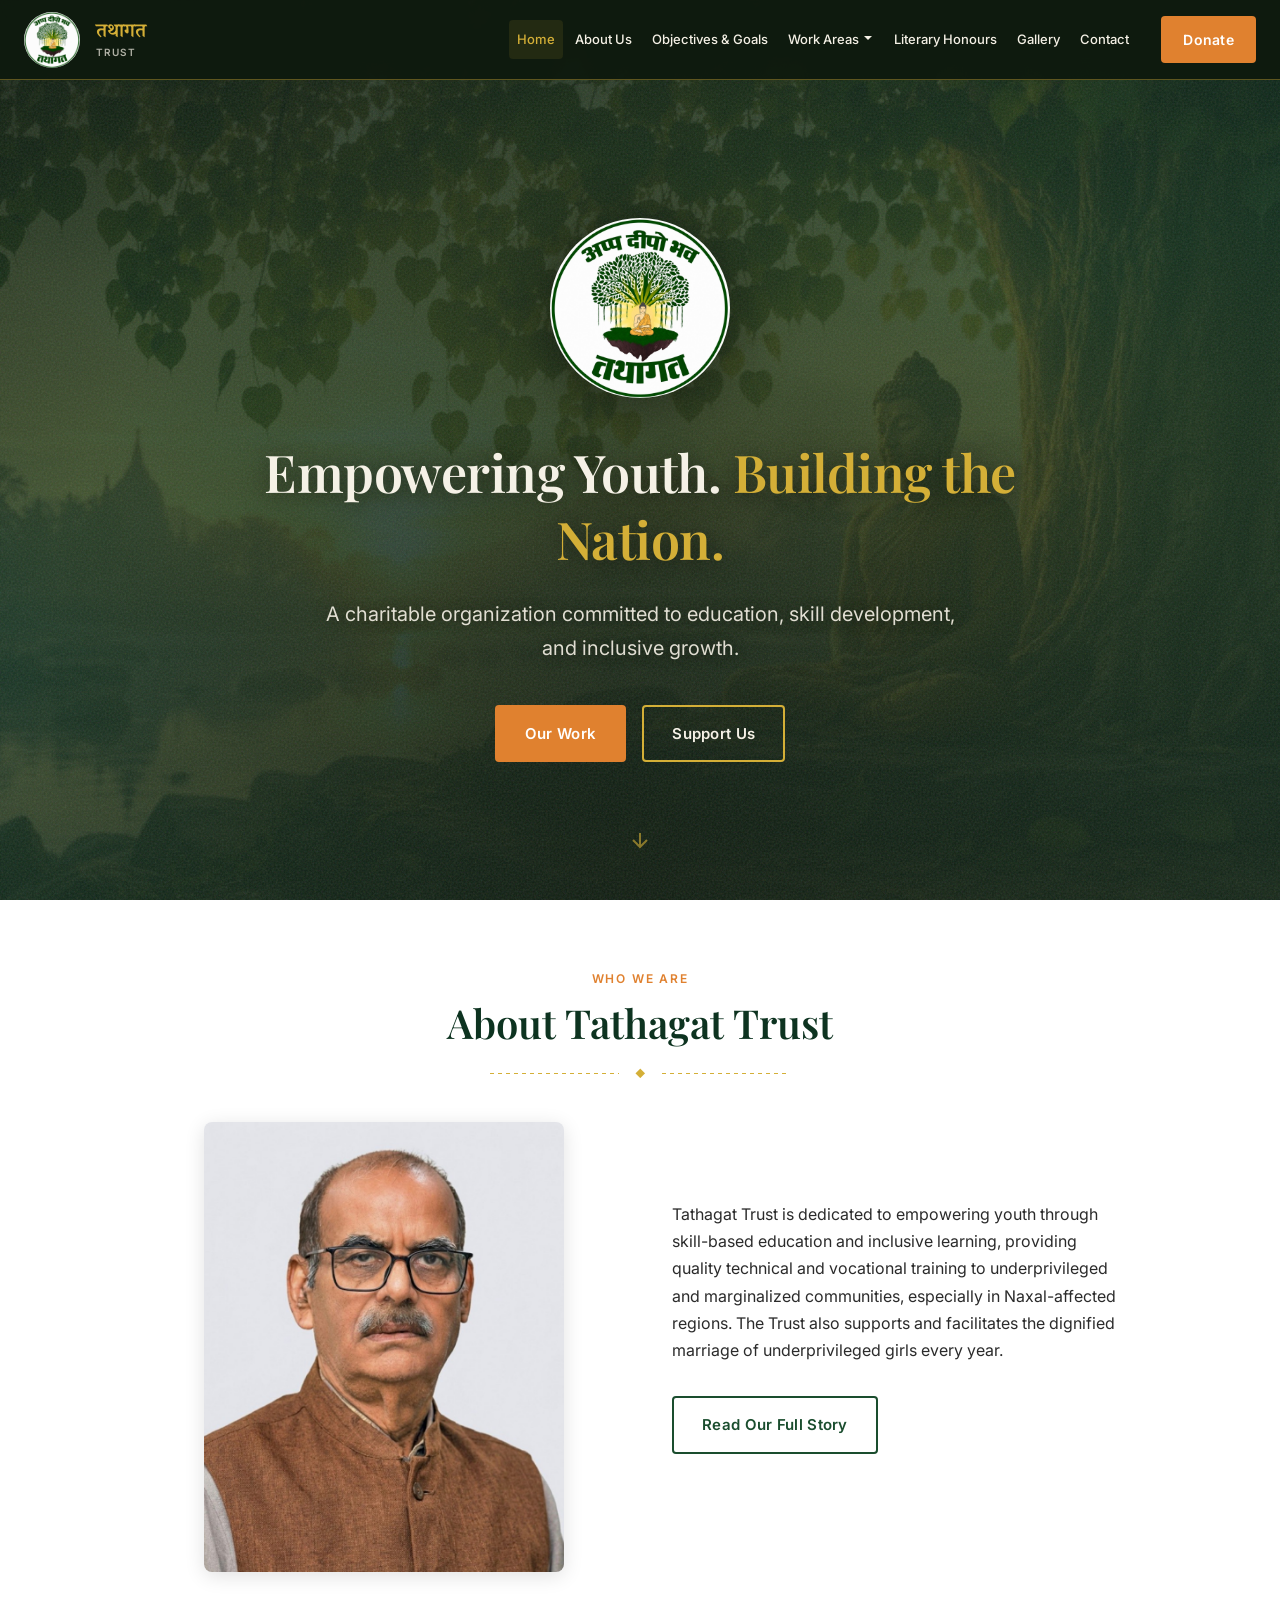
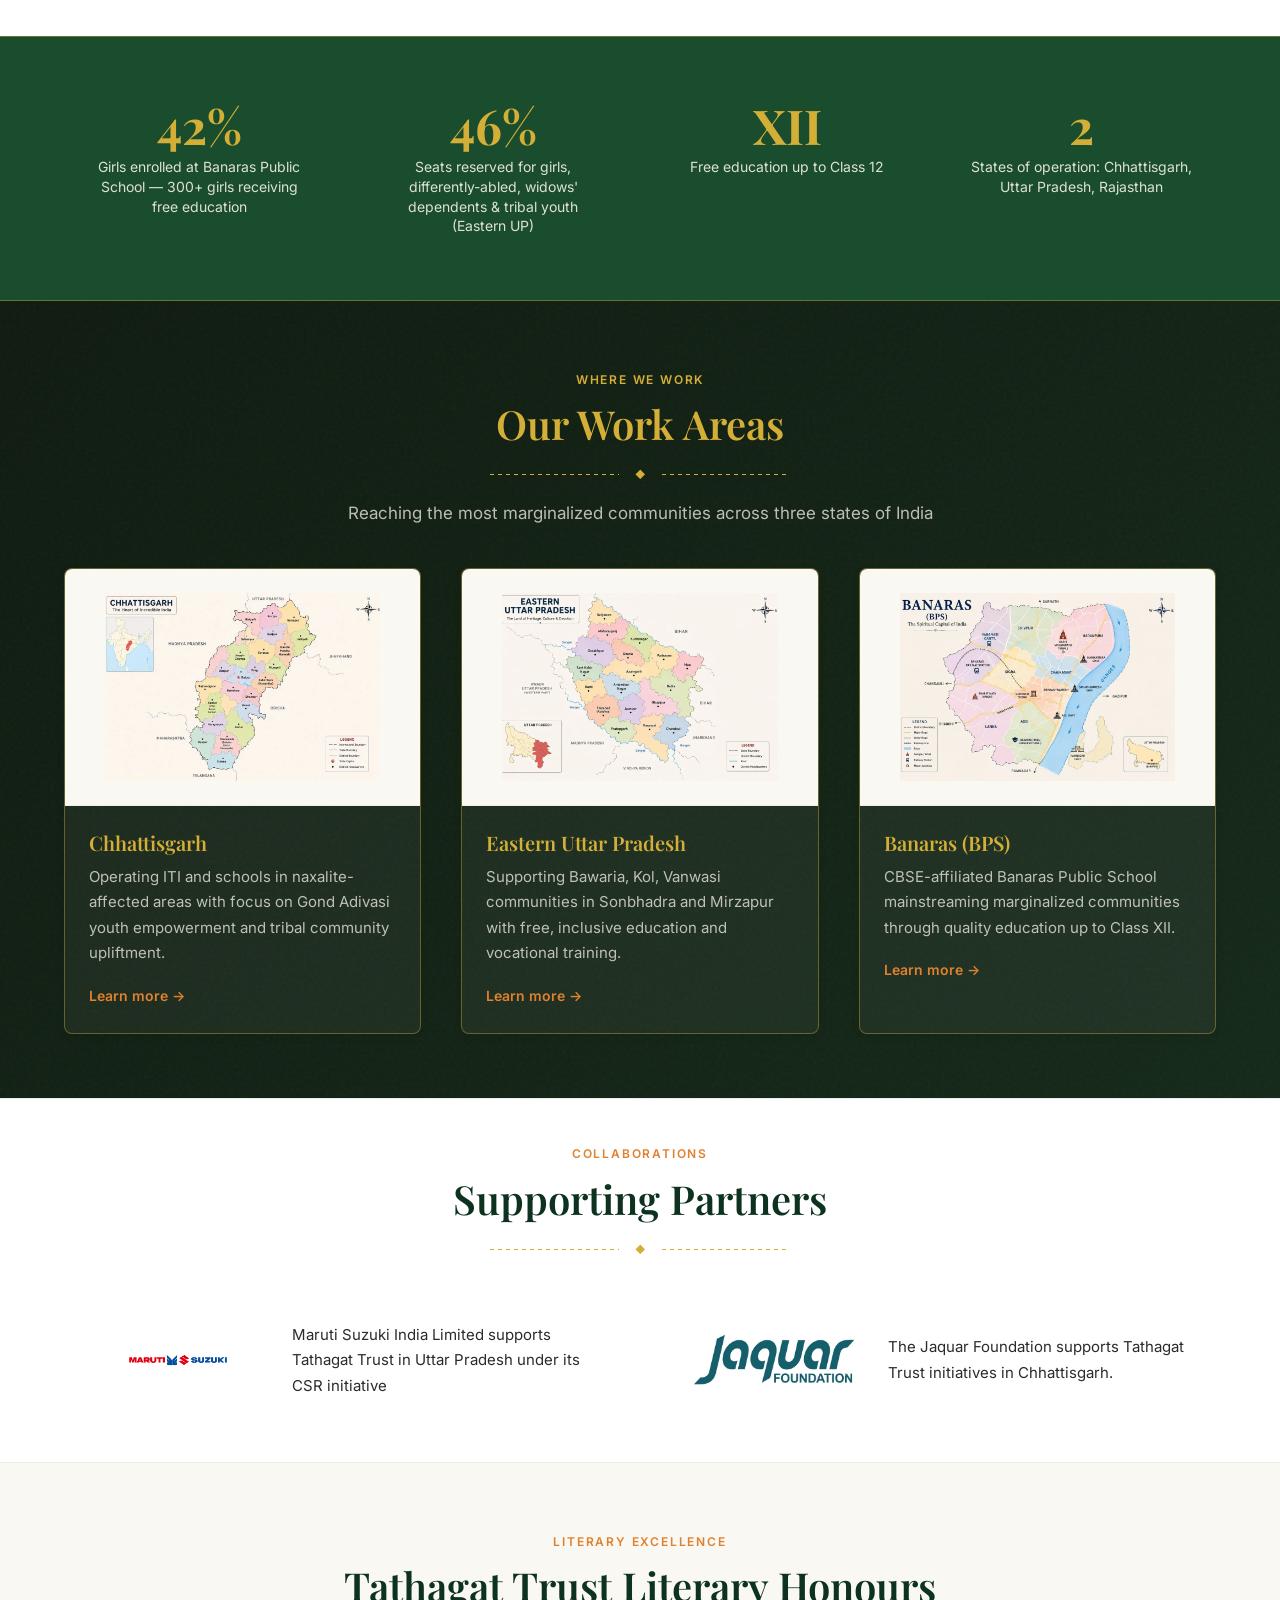
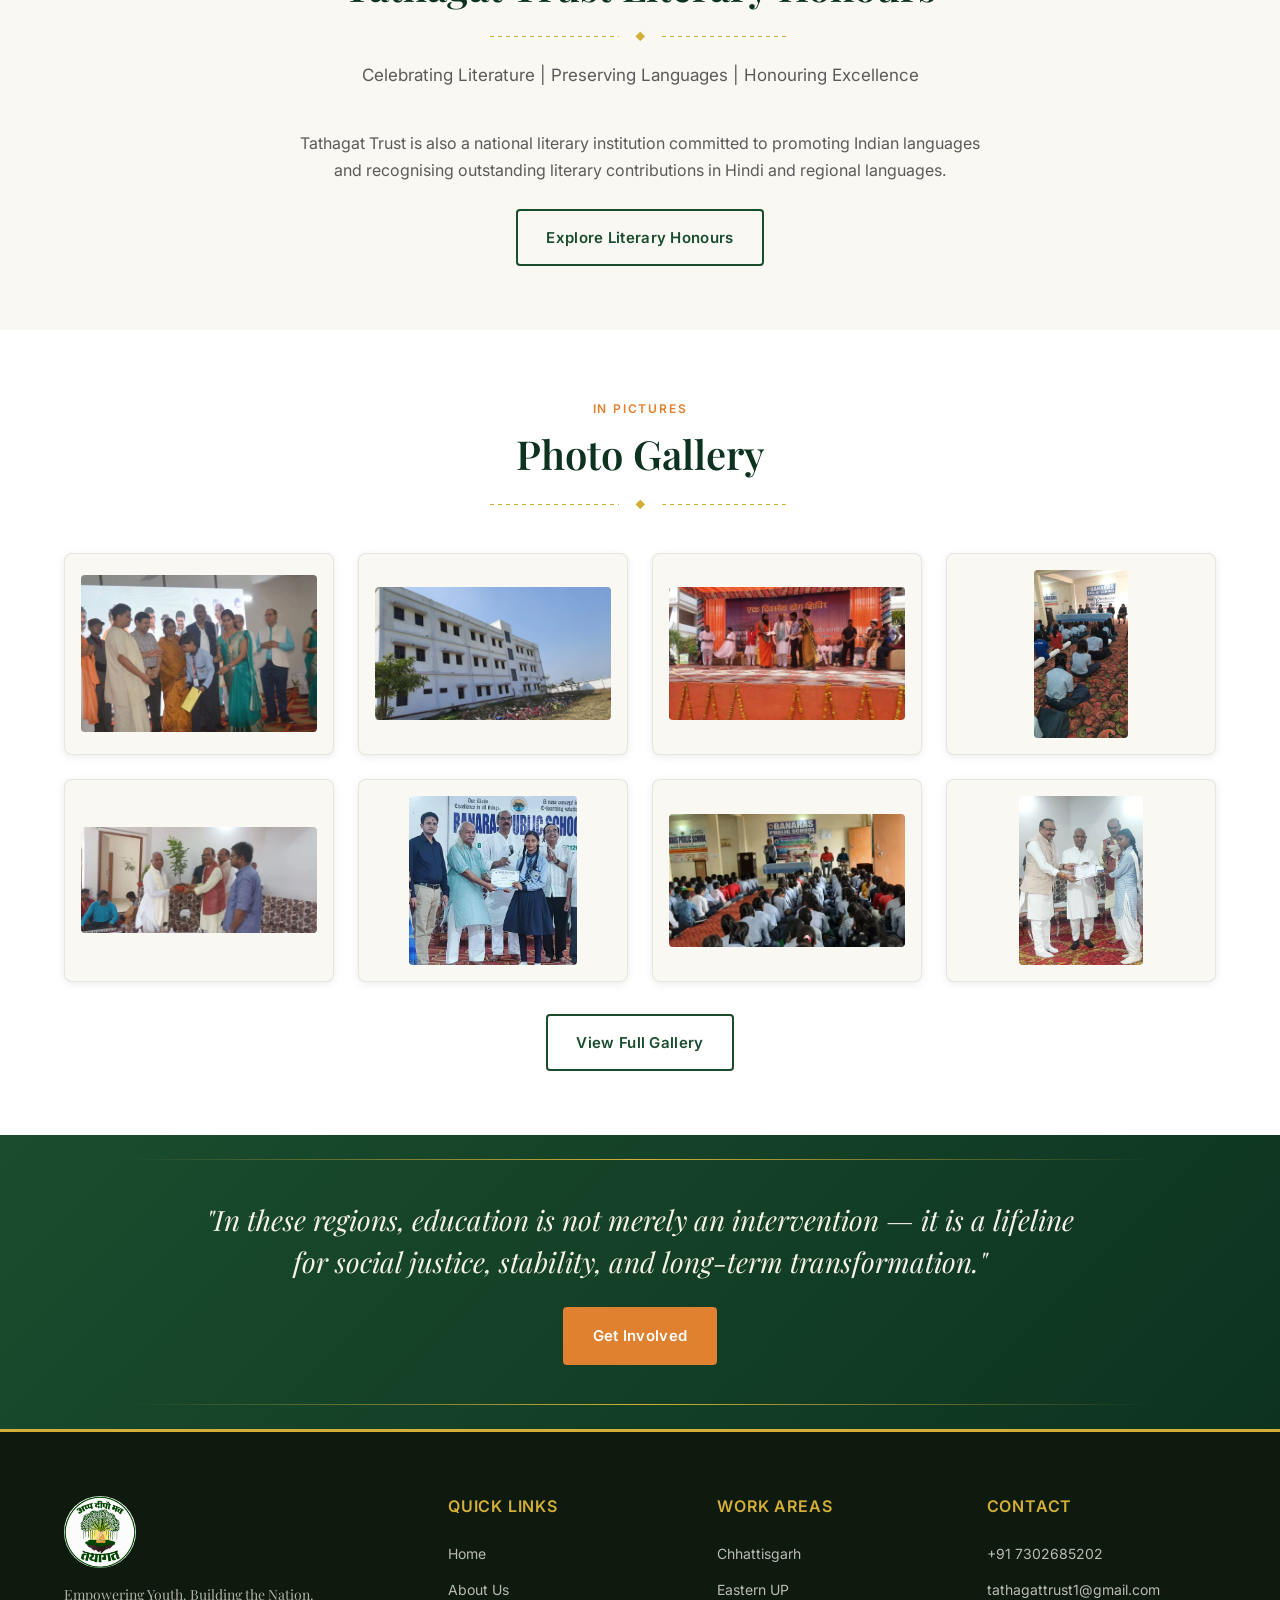
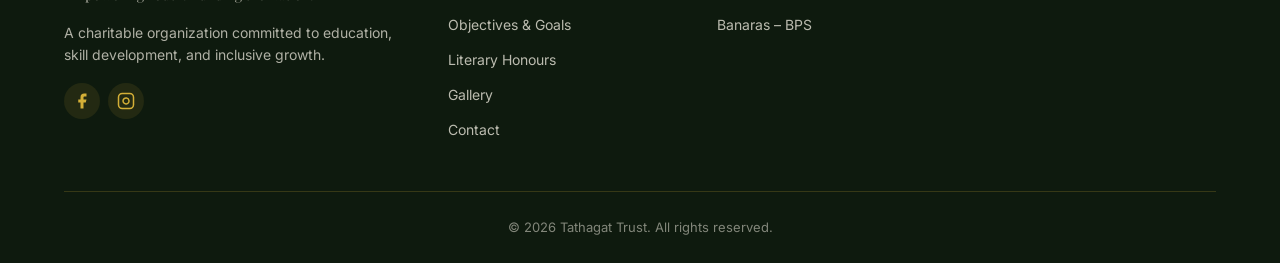
==== commit 617f96df: "added full website contents" ====
--- a/index.html
+++ b/index.html
@@ -82,13 +82,13 @@
           <h2 id="about-snapshot-title" class="section-header__title">About Tathagat Trust</h2>
           <div class="section-header__divider"><span>◆</span></div>
         </div>
-        <div class="two-col">
-          <div class="content-block reveal">
+        <div class="two-col about-snapshot">
+          <figure class="about-portrait reveal">
+            <img src="assets/images/about/tathagat-trust-leadership-portrait.png" alt="Tathagat Trust leadership portrait" width="600" height="750" loading="lazy" decoding="async">
+          </figure>
+          <div class="content-block reveal reveal-delay-1">
             <p>Tathagat Trust is dedicated to empowering youth through skill-based education and inclusive learning, providing quality technical and vocational training to underprivileged and marginalized communities, especially in Naxal-affected regions. The Trust also supports and facilitates the dignified marriage of underprivileged girls every year.</p>
             <a href="about.html" class="btn btn--outline-dark" style="margin-top: 1rem;">Read Our Full Story</a>
-          </div>
-          <div class="reveal reveal-delay-1">
-            <img src="assets/images/community-1.jpg" alt="Tathagat Trust community outreach program with local youth" loading="lazy" style="border-radius: 8px; box-shadow: 0 4px 20px rgba(0,0,0,0.1);">
           </div>
         </div>
       </div>
@@ -181,14 +181,16 @@
         </div>
         <div class="partners-grid">
           <div class="partner-item reveal">
-            <!-- TODO: Replace with actual Maruti Suzuki logo -->
-            <div class="partner-item__logo" aria-hidden="true">Logo</div>
+            <div class="partner-item__logo">
+              <img src="assets/logo/partners/maruti-suzuki-logo.png" alt="Maruti Suzuki India Limited" width="320" height="64" loading="lazy" decoding="async">
+            </div>
             <p class="partner-item__text">Maruti Suzuki India Limited supports Tathagat Trust in Uttar Pradesh under its CSR initiative</p>
           </div>
           <div class="partner-item reveal reveal-delay-1">
-            <!-- TODO: Replace with actual Jaguar Foundation logo -->
-            <div class="partner-item__logo" aria-hidden="true">Logo</div>
-            <p class="partner-item__text">The Jaguar Foundation supports Tathagat Trust initiatives in Chhattisgarh.</p>
+            <div class="partner-item__logo">
+              <img src="assets/logo/partners/jaquar-foundation-logo.png" alt="Jaquar Foundation" width="200" height="64" loading="lazy" decoding="async">
+            </div>
+            <p class="partner-item__text">The Jaquar Foundation supports Tathagat Trust initiatives in Chhattisgarh.</p>
           </div>
         </div>
       </div>
@@ -216,16 +218,55 @@
           <h2 id="gallery-preview-title" class="section-header__title">Photo Gallery</h2>
           <div class="section-header__divider"><span>◆</span></div>
         </div>
-        <!-- TODO: Replace placeholder images with actual brochure photos -->
-        <div class="gallery-grid reveal">
-          <div class="gallery-item"><img src="assets/images/gallery-01.jpg" alt="Tathagat Trust vocational training students, Chhattisgarh" loading="lazy"></div>
-          <div class="gallery-item"><img src="assets/images/gallery-02.jpg" alt="Skill development workshop at Tathagat Trust" loading="lazy"></div>
-          <div class="gallery-item"><img src="assets/images/gallery-03.jpg" alt="Community marriage ceremony supported by Tathagat Trust" loading="lazy"></div>
-          <div class="gallery-item"><img src="assets/images/gallery-04.jpg" alt="Classroom learning at Tathagat Trust school" loading="lazy"></div>
-          <div class="gallery-item"><img src="assets/images/gallery-05.jpg" alt="Literary honours award ceremony" loading="lazy"></div>
-          <div class="gallery-item"><img src="assets/images/gallery-06.jpg" alt="Tribal youth career counselling session" loading="lazy"></div>
-          <div class="gallery-item"><img src="assets/images/gallery-07.jpg" alt="Sports and co-curricular activities" loading="lazy"></div>
-          <div class="gallery-item"><img src="assets/images/gallery-08.jpg" alt="Community outreach in naxal-affected region" loading="lazy"></div>
+        <div class="gallery-grid gallery-grid--preview reveal">
+          <div class="gallery-item gallery-item--photo">
+            <picture>
+              <source srcset="assets/images/gallery/tathagat-trust-banaras-public-school-program-event-01.webp" type="image/webp">
+              <img src="assets/images/gallery/tathagat-trust-banaras-public-school-program-event-01.jpg" alt="Tathagat Trust community program event at Banaras Public School, Varanasi" width="1024" height="681" loading="lazy" decoding="async">
+            </picture>
+          </div>
+          <div class="gallery-item gallery-item--photo">
+            <picture>
+              <source srcset="assets/images/gallery/tathagat-trust-vanvasi-medha-samman-group-photo.webp" type="image/webp">
+              <img src="assets/images/gallery/tathagat-trust-vanvasi-medha-samman-group-photo.jpg" alt="Students holding certificates at Vanvasi Medha Samman Samaroh organized by Tathagat Trust, August 2025" width="1024" height="576" loading="lazy" decoding="async">
+            </picture>
+          </div>
+          <div class="gallery-item gallery-item--photo">
+            <picture>
+              <source srcset="assets/images/gallery/tathagat-trust-student-trophy-award-ceremony.webp" type="image/webp">
+              <img src="assets/images/gallery/tathagat-trust-student-trophy-award-ceremony.jpg" alt="Student receiving trophy and certificate at Tathagat Trust award function" width="1024" height="576" loading="lazy" decoding="async">
+            </picture>
+          </div>
+          <div class="gallery-item gallery-item--photo">
+            <picture>
+              <source srcset="assets/images/gallery/tathagat-trust-student-certificate-presentation-01.webp" type="image/webp">
+              <img src="assets/images/gallery/tathagat-trust-student-certificate-presentation-01.jpg" alt="Student certificate presentation during Tathagat Trust ceremony" width="576" height="1024" loading="lazy" decoding="async">
+            </picture>
+          </div>
+          <div class="gallery-item gallery-item--photo">
+            <picture>
+              <source srcset="assets/images/gallery/tathagat-trust-banaras-public-school-ceremony-01.webp" type="image/webp">
+              <img src="assets/images/gallery/tathagat-trust-banaras-public-school-ceremony-01.jpg" alt="Formal ceremony at Banaras Public School supported by Tathagat Trust" width="1024" height="461" loading="lazy" decoding="async">
+            </picture>
+          </div>
+          <div class="gallery-item gallery-item--photo">
+            <picture>
+              <source srcset="assets/images/gallery/tathagat-trust-certificate-distribution-ceremony-01.webp" type="image/webp">
+              <img src="assets/images/gallery/tathagat-trust-certificate-distribution-ceremony-01.jpg" alt="Certificate distribution ceremony for meritorious students, Tathagat Trust" width="959" height="959" loading="lazy" decoding="async">
+            </picture>
+          </div>
+          <div class="gallery-item gallery-item--photo">
+            <picture>
+              <source srcset="assets/images/gallery/tathagat-trust-vanvasi-medha-samman-certificate.webp" type="image/webp">
+              <img src="assets/images/gallery/tathagat-trust-vanvasi-medha-samman-certificate.jpg" alt="Certificate presentation at Vanvasi Medha Samman Samaroh, Banaras Public School Varanasi" width="1024" height="576" loading="lazy" decoding="async">
+            </picture>
+          </div>
+          <div class="gallery-item gallery-item--photo">
+            <picture>
+              <source srcset="assets/images/gallery/tathagat-trust-scholarship-presentation-banaras-school.webp" type="image/webp">
+              <img src="assets/images/gallery/tathagat-trust-scholarship-presentation-banaras-school.jpg" alt="Scholarship presentation ceremony at Banaras Public School" width="749" height="1024" loading="lazy" decoding="async">
+            </picture>
+          </div>
         </div>
         <div class="text-center" style="margin-top: 2rem;">
           <a href="gallery.html" class="btn btn--outline-dark reveal">View Full Gallery</a>
@@ -251,11 +292,8 @@
           <p class="footer-brand__tagline">Empowering Youth. Building the Nation.</p>
           <p>A charitable organization committed to education, skill development, and inclusive growth.</p>
           <div class="footer-social">
-            <!-- TODO: Add real social media URLs -->
-            <a href="#" aria-label="Facebook"><svg width="18" height="18" viewBox="0 0 24 24" fill="currentColor"><path d="M18 2h-3a5 5 0 00-5 5v3H7v4h3v8h4v-8h3l1-4h-4V7a1 1 0 011-1h3z"/></svg></a>
-            <a href="#" aria-label="Twitter"><svg width="18" height="18" viewBox="0 0 24 24" fill="currentColor"><path d="M23 3a10.9 10.9 0 01-3.14 1.53 4.48 4.48 0 00-7.86 3v1A10.66 10.66 0 013 4s-4 9 5 13a11.64 11.64 0 01-7 2c9 5 20 0 20-11.5a4.5 4.5 0 00-.08-.83A7.72 7.72 0 0023 3z"/></svg></a>
-            <a href="#" aria-label="Instagram"><svg width="18" height="18" viewBox="0 0 24 24" fill="none" stroke="currentColor" stroke-width="2"><rect x="2" y="2" width="20" height="20" rx="5"/><path d="M16 11.37A4 4 0 1112.63 8 4 4 0 0116 11.37z"/><line x1="17.5" y1="6.5" x2="17.51" y2="6.5"/></svg></a>
-            <a href="#" aria-label="YouTube"><svg width="18" height="18" viewBox="0 0 24 24" fill="currentColor"><path d="M22.54 6.42a2.78 2.78 0 00-1.94-2C18.88 4 12 4 12 4s-6.88 0-8.6.46a2.78 2.78 0 00-1.94 2A29 29 0 001 11.75a29 29 0 00.46 5.33A2.78 2.78 0 003.4 19.13C5.12 19.59 12 19.59 12 19.59s6.88 0 8.6-.46a2.78 2.78 0 001.94-2 29 29 0 00.46-5.25 29 29 0 00-.46-5.46z"/><polygon points="9.75 15.02 15.5 11.75 9.75 8.48 9.75 15.02" fill="#0e1a0e"/></svg></a>
+            <a href="https://www.facebook.com/share/1GygKtZ9gz/?mibextid=wwXIfr" target="_blank" rel="noopener noreferrer" aria-label="Facebook"><svg width="18" height="18" viewBox="0 0 24 24" fill="currentColor"><path d="M18 2h-3a5 5 0 00-5 5v3H7v4h3v8h4v-8h3l1-4h-4V7a1 1 0 011-1h3z"/></svg></a>
+            <a href="https://www.instagram.com/tathagat_org?igsh=YjQ2Nno1MGJxMGJs" target="_blank" rel="noopener noreferrer" aria-label="Instagram"><svg width="18" height="18" viewBox="0 0 24 24" fill="none" stroke="currentColor" stroke-width="2"><rect x="2" y="2" width="20" height="20" rx="5"/><path d="M16 11.37A4 4 0 1112.63 8 4 4 0 0116 11.37z"/><line x1="17.5" y1="6.5" x2="17.51" y2="6.5"/></svg></a>
           </div>
         </div>
         <div class="footer-col">
@@ -279,11 +317,9 @@
         </div>
         <div class="footer-col">
           <h3>Contact</h3>
-          <!-- TODO: Replace with actual contact details -->
           <ul>
-            <li><a href="contact.html">[ADDRESS]</a></li>
-            <li><a href="tel:[PHONE]">[PHONE]</a></li>
-            <li><a href="mailto:[EMAIL]">[EMAIL]</a></li>
+            <li><a href="tel:+917302685202">+91 7302685202</a></li>
+            <li><a href="mailto:tathagattrust1@gmail.com">tathagattrust1@gmail.com</a></li>
           </ul>
         </div>
       </div>
--- a/css/style.css
+++ b/css/style.css
@@ -170,6 +170,12 @@
 .two-col .regional-map {
   width: 100%;
   align-self: start;
+}
+
+.regional-map--compact {
+  max-width: 520px;
+  margin-inline: auto;
+  padding: var(--space-sm) var(--space-md);
 }
 
 /* Buttons */
@@ -993,16 +999,23 @@
 
 .partner-item__logo {
   flex-shrink: 0;
-  width: 120px;
-  height: 60px;
-  background: var(--color-off-white);
-  border: 1px dashed var(--color-text-muted);
+  width: 180px;
+  height: 72px;
+  background: var(--color-white);
   border-radius: var(--radius-sm);
   display: flex;
   align-items: center;
   justify-content: center;
-  font-size: 0.75rem;
-  color: var(--color-text-muted);
+  padding: var(--space-xs);
+  overflow: hidden;
+}
+
+.partner-item__logo img {
+  width: 100%;
+  height: 100%;
+  object-fit: contain;
+  object-position: center;
+  display: block;
 }
 
 .partner-item__text {
@@ -1077,32 +1090,112 @@
 .gallery-grid {
   display: grid;
   grid-template-columns: repeat(4, 1fr);
-  gap: var(--space-sm);
-}
-
+  gap: var(--space-md);
+}
+
+/* Full gallery page — responsive auto-fill grid */
 .gallery-grid--masonry {
-  columns: 4;
-  column-gap: var(--space-sm);
-}
-
-.gallery-grid--masonry .gallery-item {
-  break-inside: avoid;
-  margin-bottom: var(--space-sm);
+  display: grid;
+  grid-template-columns: repeat(auto-fill, minmax(280px, 1fr));
+  gap: var(--space-md);
 }
 
 .gallery-item {
   position: relative;
   overflow: hidden;
+  border-radius: var(--radius-md);
+  cursor: pointer;
+}
+
+/* Program photos — uniform cards, full image visible */
+.gallery-item--photo {
+  padding: var(--space-sm);
+  background: var(--color-off-white);
+  border: 1px solid rgba(26, 77, 46, 0.1);
+  box-shadow: var(--shadow-sm);
+  aspect-ratio: auto;
+  display: flex;
+  flex-direction: column;
+  align-items: center;
+  justify-content: center;
+}
+
+.gallery-item--photo picture {
+  display: block;
+  width: 100%;
+  line-height: 0;
+}
+
+.gallery-item--photo img {
+  width: 100%;
+  height: auto;
+  max-height: 420px;
+  object-fit: contain;
+  object-position: center;
+  display: block;
   border-radius: var(--radius-sm);
-  cursor: pointer;
+}
+
+/* Home page preview — uniform 4×2 grid cells */
+.gallery-grid--preview,
+.gallery-grid.gallery-grid--preview {
+  grid-template-columns: repeat(4, 1fr);
+}
+
+.gallery-grid--preview .gallery-item--photo,
+.gallery-grid .gallery-item--photo {
   aspect-ratio: 4 / 3;
-}
-
-.gallery-grid--masonry .gallery-item {
-  aspect-ratio: auto;
-}
-
-.gallery-item img {
+  min-height: 180px;
+}
+
+.gallery-grid--preview .gallery-item--photo picture,
+.gallery-grid .gallery-item--photo picture {
+  flex: 1;
+  display: flex;
+  align-items: center;
+  justify-content: center;
+  min-height: 0;
+  width: 100%;
+}
+
+.gallery-grid--preview .gallery-item--photo img,
+.gallery-grid .gallery-item--photo img {
+  width: auto;
+  max-width: 100%;
+  height: auto;
+  max-height: 100%;
+  object-fit: contain;
+}
+
+/* Full gallery page — square uniform cells */
+.gallery-grid--masonry .gallery-item--photo {
+  aspect-ratio: 1 / 1;
+  min-height: 0;
+}
+
+.gallery-grid--masonry .gallery-item--photo picture {
+  flex: 1;
+  display: flex;
+  align-items: center;
+  justify-content: center;
+  min-height: 0;
+  width: 100%;
+  height: 100%;
+}
+
+.gallery-grid--masonry .gallery-item--photo img {
+  width: auto;
+  max-width: 100%;
+  height: auto;
+  max-height: 100%;
+  object-fit: contain;
+}
+
+.gallery-item:not(.gallery-item--photo):not(.gallery-item--map) {
+  aspect-ratio: 4 / 3;
+}
+
+.gallery-item:not(.gallery-item--photo):not(.gallery-item--map) img {
   width: 100%;
   height: 100%;
   object-fit: cover;
@@ -1136,8 +1229,12 @@
   border: 1px solid var(--color-border-gold);
 }
 
-.gallery-item:hover img {
-  transform: scale(1.08);
+.gallery-item--photo:hover img {
+  transform: none;
+}
+
+.gallery-item:not(.gallery-item--photo):hover img {
+  transform: scale(1.05);
 }
 
 .gallery-item::after {
@@ -1232,10 +1329,7 @@
 }
 
 .lightbox__caption {
-  text-align: center;
-  color: var(--color-text-light);
-  margin-top: var(--space-sm);
-  font-size: 0.9375rem;
+  display: none;
 }
 
 /* ============================================
@@ -1349,6 +1443,28 @@
   grid-template-columns: 1fr 1fr;
   gap: var(--space-xl);
   align-items: start;
+}
+
+.about-snapshot {
+  align-items: center;
+  max-width: 960px;
+  margin: 0 auto;
+}
+
+.about-portrait {
+  margin: 0;
+  max-width: 360px;
+  margin-inline: auto;
+}
+
+.about-portrait img {
+  width: 100%;
+  height: auto;
+  display: block;
+  border-radius: var(--radius-md);
+  box-shadow: var(--shadow-md);
+  object-fit: cover;
+  aspect-ratio: 4 / 5;
 }
 
 /* QR placeholder */
@@ -1685,12 +1801,13 @@
     grid-template-columns: repeat(2, 1fr);
   }
 
-  .gallery-grid {
+  .gallery-grid,
+  .gallery-grid--preview {
     grid-template-columns: repeat(3, 1fr);
   }
 
   .gallery-grid--masonry {
-    columns: 3;
+    grid-template-columns: repeat(auto-fill, minmax(240px, 1fr));
   }
 
   .footer-grid {
@@ -1778,12 +1895,13 @@
     grid-template-columns: 1fr;
   }
 
-  .gallery-grid {
+  .gallery-grid,
+  .gallery-grid--preview {
     grid-template-columns: repeat(2, 1fr);
   }
 
   .gallery-grid--masonry {
-    columns: 2;
+    grid-template-columns: repeat(auto-fill, minmax(200px, 1fr));
   }
 
   .regional-list {
@@ -1836,9 +1954,9 @@
   }
 
   .gallery-grid,
+  .gallery-grid--preview,
   .gallery-grid--masonry {
     grid-template-columns: 1fr;
-    columns: 1;
   }
 
   .hero__cta {
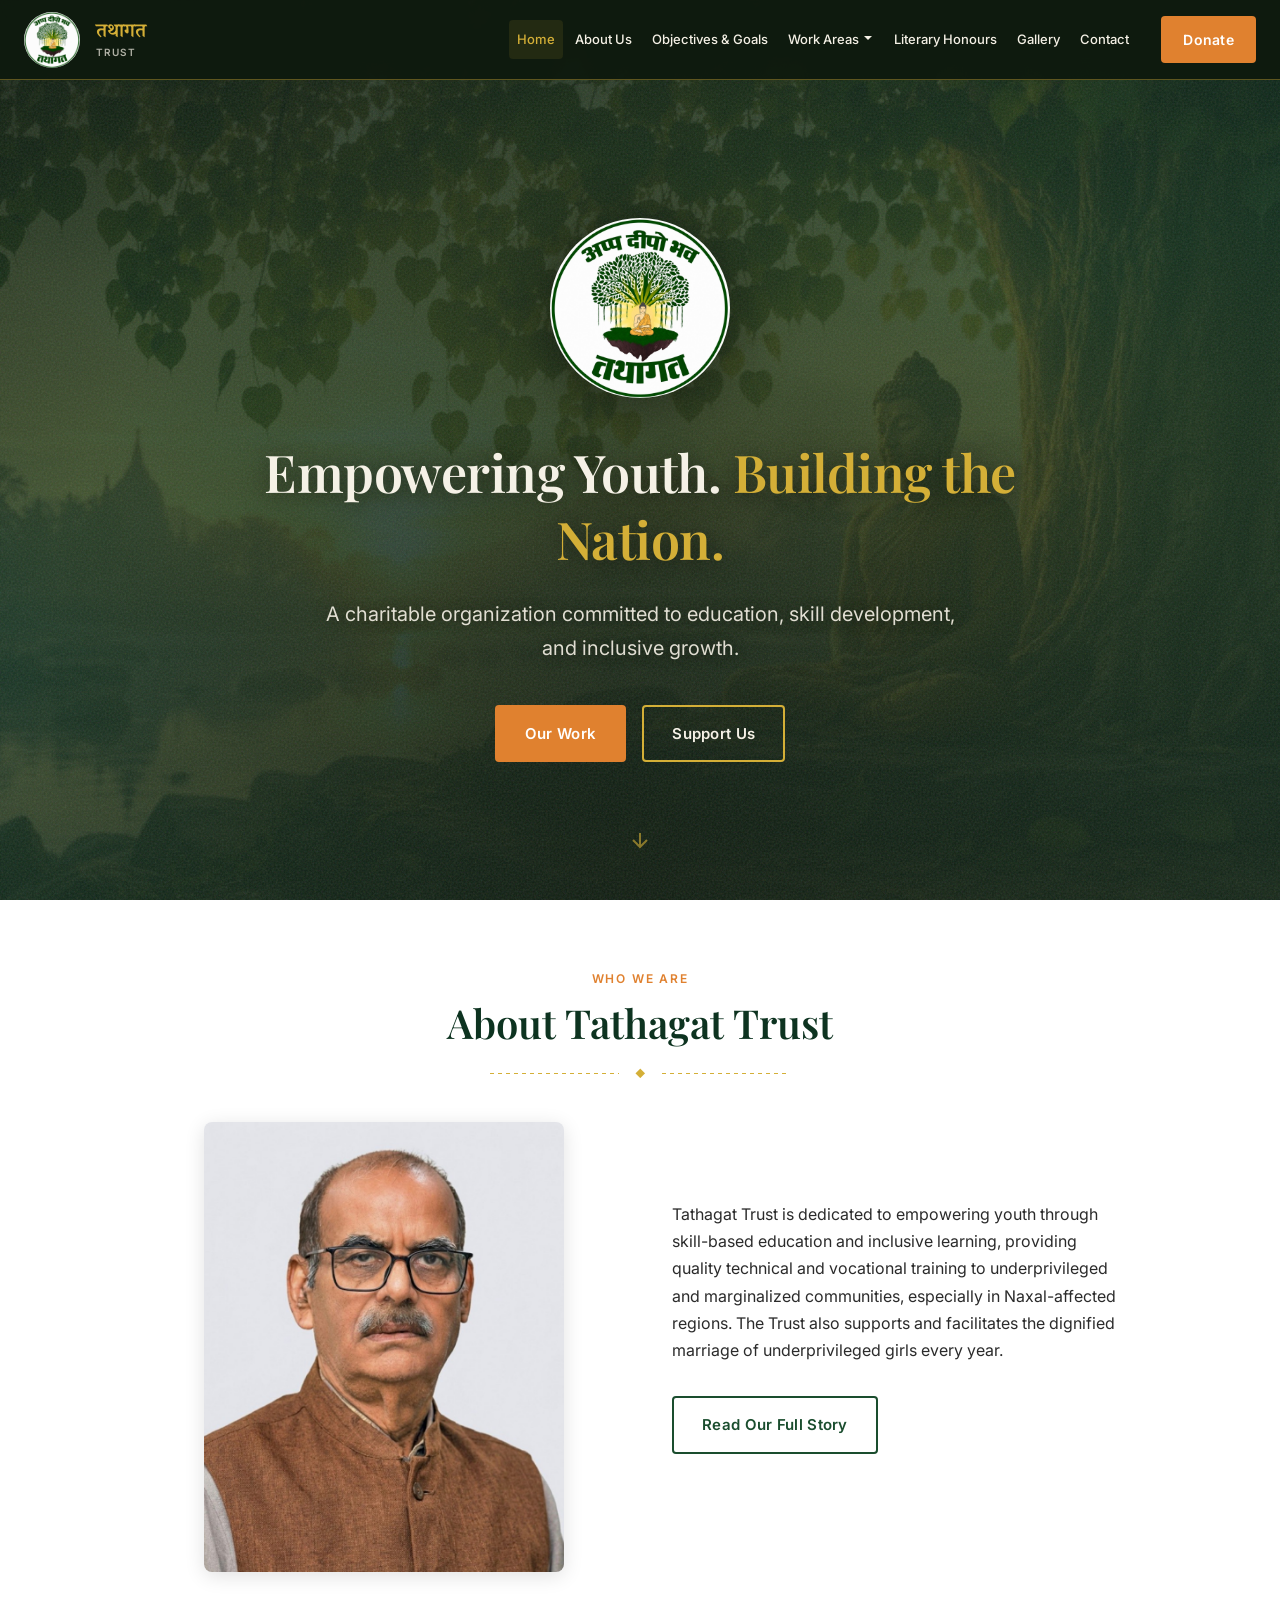
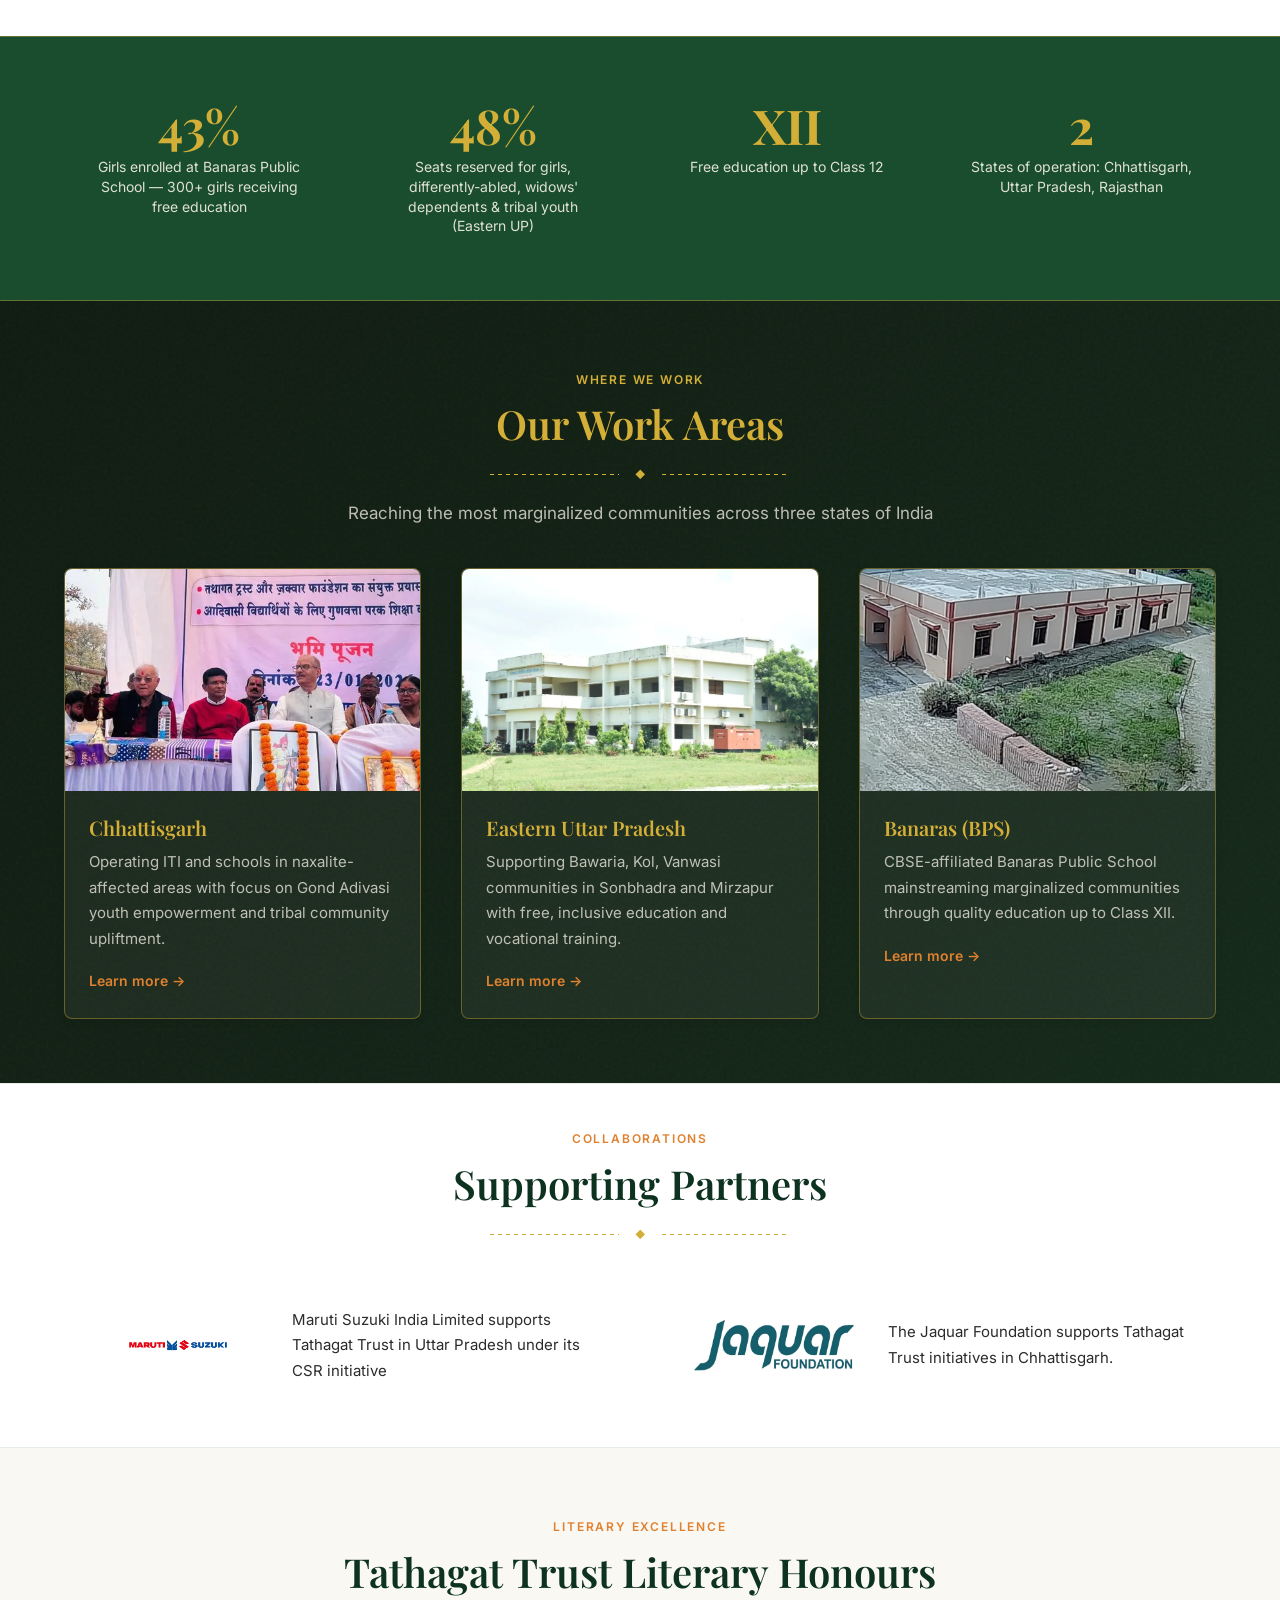
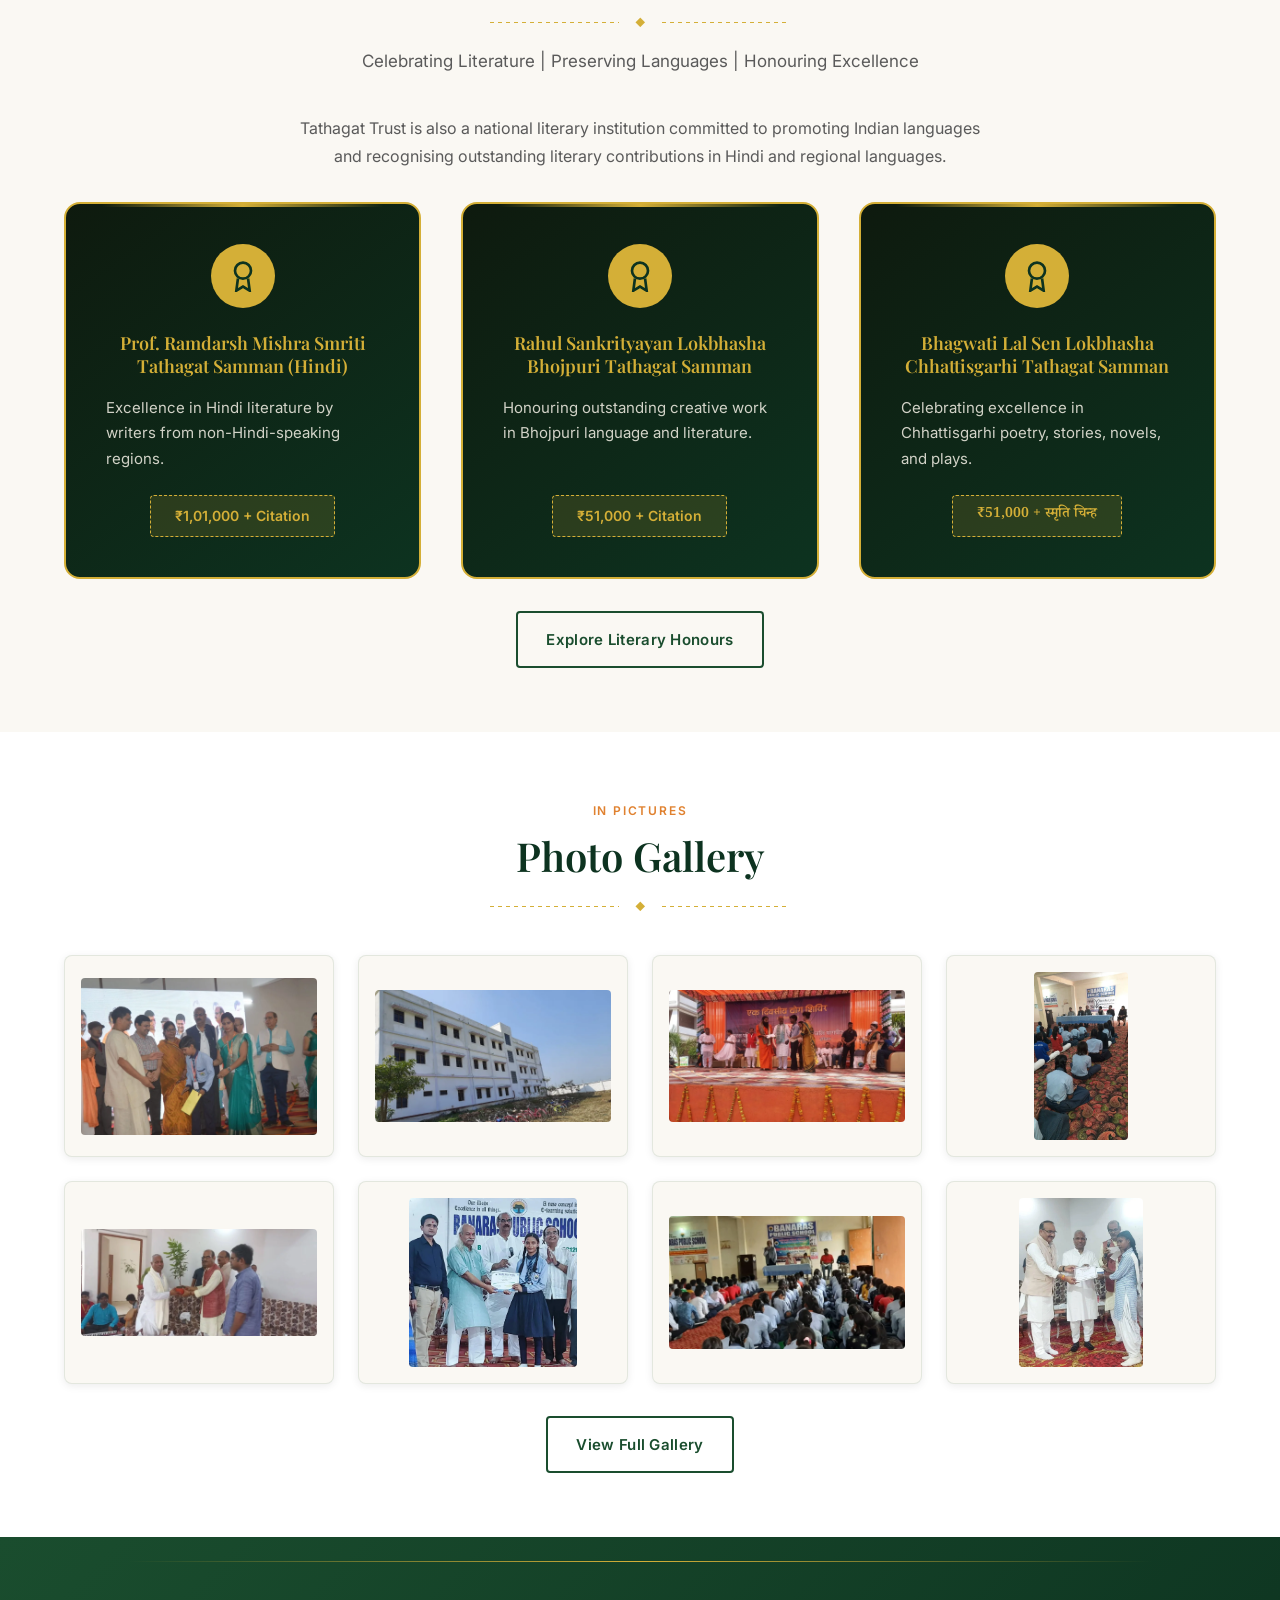
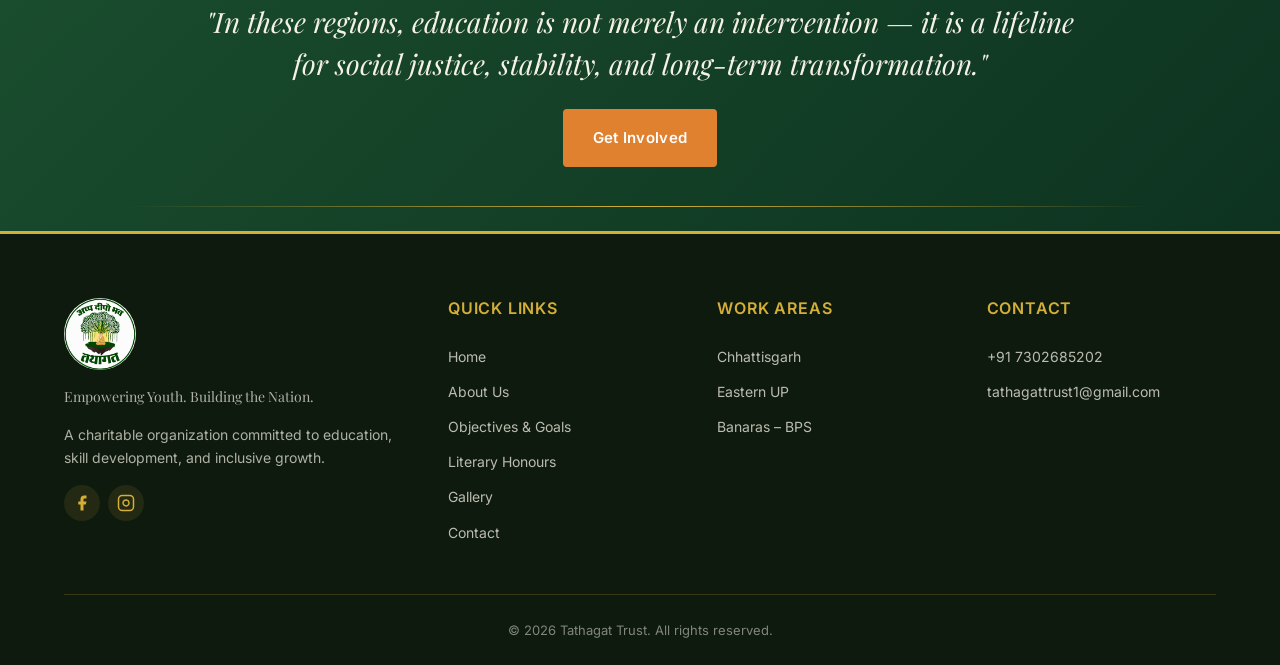
==== commit bb663ecb: "fixed responsiveness" ====
--- a/index.html
+++ b/index.html
@@ -129,10 +129,10 @@
         </div>
         <div class="card-grid">
           <article class="card card--dark reveal">
-            <div class="card__image card__image--map">
+            <div class="card__image">
               <picture>
-                <source srcset="assets/images/tathagat-trust-chhattisgarh-operational-map.webp" type="image/webp">
-                <img src="assets/images/tathagat-trust-chhattisgarh-operational-map.jpg" alt="Map of Chhattisgarh districts showing Tathagat Trust operational areas including Raipur, Bastar, Kanker and Dantewada" width="1024" height="682" loading="lazy" decoding="async">
+                <source srcset="assets/images/work-areas/chhattisgarh/tathagat-trust-chhattisgarh-tathagat-global-gurukul-bhoomi-pujan.webp" type="image/webp">
+                <img src="assets/images/work-areas/chhattisgarh/tathagat-trust-chhattisgarh-tathagat-global-gurukul-bhoomi-pujan.jpg" alt="Bhoomi pujan ceremony for Tathagat Global Gurukul — tribal education initiative in Chhattisgarh" width="552" height="689" loading="lazy" decoding="async">
               </picture>
             </div>
             <div class="card__body">
@@ -142,10 +142,10 @@
             </div>
           </article>
           <article class="card card--dark reveal reveal-delay-1">
-            <div class="card__image card__image--map">
+            <div class="card__image">
               <picture>
-                <source srcset="assets/images/tathagat-trust-eastern-uttar-pradesh-operational-map.webp" type="image/webp">
-                <img src="assets/images/tathagat-trust-eastern-uttar-pradesh-operational-map.jpg" alt="Map of Eastern Uttar Pradesh highlighting Tathagat Trust service districts including Gorakhpur, Varanasi, Azamgarh and Sonbhadra region" width="1024" height="682" loading="lazy" decoding="async">
+                <source srcset="assets/images/work-areas/eastern-up/tathagat-trust-eastern-up-industrial-training-institute-building.webp" type="image/webp">
+                <img src="assets/images/work-areas/eastern-up/tathagat-trust-eastern-up-industrial-training-institute-building.jpg" alt="Tathagat Industrial Training Institute building in Eastern Uttar Pradesh" width="1024" height="681" loading="lazy" decoding="async">
               </picture>
             </div>
             <div class="card__body">
@@ -155,10 +155,10 @@
             </div>
           </article>
           <article class="card card--dark reveal reveal-delay-2">
-            <div class="card__image card__image--map">
+            <div class="card__image">
               <picture>
-                <source srcset="assets/images/tathagat-trust-banaras-varanasi-bps-map.webp" type="image/webp">
-                <img src="assets/images/tathagat-trust-banaras-varanasi-bps-map.jpg" alt="Illustrated map of Banaras Varanasi showing Banaras Public School operational area along the Ganges River" width="1024" height="682" loading="lazy" decoding="async">
+                <source srcset="assets/images/gallery/tathagat-trust-banaras-public-school-building-exterior.webp" type="image/webp">
+                <img src="assets/images/gallery/tathagat-trust-banaras-public-school-building-exterior.jpg" alt="Banaras Public School campus building in Varanasi district" width="1024" height="768" loading="lazy" decoding="async">
               </picture>
             </div>
             <div class="card__body">
@@ -205,7 +205,43 @@
           <div class="section-header__divider"><span>◆</span></div>
           <p class="section-header__subtitle">Celebrating Literature | Preserving Languages | Honouring Excellence</p>
         </div>
-        <p class="reveal" style="max-width: 700px; margin: 0 auto 1.5rem; color: var(--color-text-muted);">Tathagat Trust is also a national literary institution committed to promoting Indian languages and recognising outstanding literary contributions in Hindi and regional languages.</p>
+        <p class="reveal" style="max-width: 700px; margin: 0 auto 2rem; color: var(--color-text-muted);">Tathagat Trust is also a national literary institution committed to promoting Indian languages and recognising outstanding literary contributions in Hindi and regional languages.</p>
+
+        <div class="card-grid" style="margin-bottom: 2rem;">
+          <article class="award-card reveal">
+            <div class="award-card__badge" aria-hidden="true">
+              <svg viewBox="0 0 24 24" fill="none" stroke="currentColor" stroke-width="2"><circle cx="12" cy="8" r="6"/><path d="M8.21 13.89L7 23l5-3 5 3-1.21-9.12"/></svg>
+            </div>
+            <h3 class="award-card__title">Prof. Ramdarsh Mishra Smriti Tathagat Samman (Hindi)</h3>
+            <div class="award-card__text">
+              <p>Excellence in Hindi literature by writers from non-Hindi-speaking regions.</p>
+            </div>
+            <span class="award-card__prize">₹1,01,000 + Citation</span>
+          </article>
+
+          <article class="award-card reveal reveal-delay-1">
+            <div class="award-card__badge" aria-hidden="true">
+              <svg viewBox="0 0 24 24" fill="none" stroke="currentColor" stroke-width="2"><circle cx="12" cy="8" r="6"/><path d="M8.21 13.89L7 23l5-3 5 3-1.21-9.12"/></svg>
+            </div>
+            <h3 class="award-card__title">Rahul Sankrityayan Lokbhasha Bhojpuri Tathagat Samman</h3>
+            <div class="award-card__text">
+              <p>Honouring outstanding creative work in Bhojpuri language and literature.</p>
+            </div>
+            <span class="award-card__prize">₹51,000 + Citation</span>
+          </article>
+
+          <article class="award-card reveal reveal-delay-2">
+            <div class="award-card__badge" aria-hidden="true">
+              <svg viewBox="0 0 24 24" fill="none" stroke="currentColor" stroke-width="2"><circle cx="12" cy="8" r="6"/><path d="M8.21 13.89L7 23l5-3 5 3-1.21-9.12"/></svg>
+            </div>
+            <h3 class="award-card__title">Bhagwati Lal Sen Lokbhasha Chhattisgarhi Tathagat Samman</h3>
+            <div class="award-card__text">
+              <p>Celebrating excellence in Chhattisgarhi poetry, stories, novels, and plays.</p>
+            </div>
+            <span class="award-card__prize hindi">₹51,000 + स्मृति चिन्ह</span>
+          </article>
+        </div>
+
         <a href="literary-honours.html" class="btn btn--outline-dark reveal">Explore Literary Honours</a>
       </div>
     </section>
--- a/css/style.css
+++ b/css/style.css
@@ -505,16 +505,21 @@
 /* Mobile menu toggle */
 .nav-toggle {
   display: none;
+  position: relative;
+  z-index: 1002;
+  flex-shrink: 0;
   flex-direction: column;
   justify-content: center;
   gap: 5px;
-  width: 40px;
-  height: 40px;
+  width: 44px;
+  height: 44px;
   background: none;
   border: 1px solid var(--color-border-gold);
   border-radius: var(--radius-sm);
   cursor: pointer;
   padding: 8px;
+  touch-action: manipulation;
+  -webkit-tap-highlight-color: transparent;
 }
 
 .nav-toggle span {
@@ -754,6 +759,7 @@
   display: grid;
   grid-template-columns: repeat(3, 1fr);
   gap: var(--space-lg);
+  align-items: stretch;
 }
 
 .card {
@@ -912,6 +918,9 @@
 
 /* Award cards */
 .award-card {
+  display: flex;
+  flex-direction: column;
+  height: 100%;
   background: linear-gradient(145deg, var(--color-bg-dark-start) 0%, var(--color-primary-dark) 100%);
   border: 2px solid var(--color-gold);
   border-radius: var(--radius-lg);
@@ -953,17 +962,21 @@
   font-size: 1.125rem;
   color: var(--color-gold);
   margin-bottom: var(--space-sm);
+  overflow-wrap: break-word;
 }
 
 .award-card__text {
+  flex: 1;
   font-size: 0.9375rem;
   color: rgba(245, 241, 230, 0.85);
-  margin-bottom: var(--space-md);
+  margin-bottom: 0;
   text-align: left;
 }
 
 .award-card__prize {
   display: inline-block;
+  margin-top: var(--space-md);
+  align-self: center;
   padding: var(--space-xs) var(--space-md);
   background: rgba(212, 175, 55, 0.15);
   border: 1px dashed var(--color-gold);
@@ -1096,8 +1109,15 @@
 /* Full gallery page — responsive auto-fill grid */
 .gallery-grid--masonry {
   display: grid;
-  grid-template-columns: repeat(auto-fill, minmax(280px, 1fr));
+  grid-template-columns: repeat(auto-fill, minmax(min(100%, 260px), 1fr));
   gap: var(--space-md);
+}
+
+.gallery-grid,
+.gallery-grid--preview,
+.gallery-grid--masonry {
+  width: 100%;
+  min-width: 0;
 }
 
 .gallery-item {
@@ -1105,6 +1125,8 @@
   overflow: hidden;
   border-radius: var(--radius-md);
   cursor: pointer;
+  min-width: 0;
+  width: 100%;
 }
 
 /* Program photos — uniform cards, full image visible */
@@ -1123,6 +1145,7 @@
 .gallery-item--photo picture {
   display: block;
   width: 100%;
+  max-width: 100%;
   line-height: 0;
 }
 
@@ -1167,27 +1190,25 @@
   object-fit: contain;
 }
 
-/* Full gallery page — square uniform cells */
+/* Full gallery page — natural aspect per image */
 .gallery-grid--masonry .gallery-item--photo {
-  aspect-ratio: 1 / 1;
-  min-height: 0;
+  aspect-ratio: auto;
+  min-height: 120px;
 }
 
 .gallery-grid--masonry .gallery-item--photo picture {
-  flex: 1;
-  display: flex;
-  align-items: center;
-  justify-content: center;
-  min-height: 0;
+  display: block;
   width: 100%;
-  height: 100%;
-}
-
-.gallery-grid--masonry .gallery-item--photo img {
-  width: auto;
   max-width: 100%;
   height: auto;
-  max-height: 100%;
+  line-height: 0;
+}
+
+.gallery-grid--masonry .gallery-item--photo img {
+  width: 100%;
+  max-width: 100%;
+  height: auto;
+  max-height: none;
   object-fit: contain;
 }
 
@@ -1306,7 +1327,7 @@
 }
 
 .lightbox__close {
-  position: absolute;
+  position: fixed;
   top: var(--space-md);
   right: var(--space-md);
   width: 48px;
@@ -1380,6 +1401,76 @@
   gap: var(--space-md);
 }
 
+.feature-grid {
+  display: grid;
+  grid-template-columns: repeat(2, 1fr);
+  gap: var(--space-md);
+}
+
+/* Work area page layout */
+.work-area-intro {
+  max-width: 820px;
+}
+
+.work-area-intro .section-header {
+  text-align: left;
+  margin-bottom: var(--space-md);
+}
+
+.work-area-intro .section-header__title {
+  font-size: clamp(1.5rem, 3vw, 2rem);
+}
+
+.work-area-intro p {
+  font-size: 1.0625rem;
+  line-height: 1.75;
+  color: var(--color-text-muted);
+  margin-bottom: var(--space-sm);
+}
+
+.work-area-highlights {
+  display: grid;
+  grid-template-columns: repeat(auto-fit, minmax(220px, 1fr));
+  gap: var(--space-md);
+  margin-top: var(--space-lg);
+}
+
+.work-area-highlight {
+  padding: var(--space-md);
+  background: var(--color-white);
+  border-radius: var(--radius-md);
+  border: 1px solid rgba(26, 77, 46, 0.1);
+  border-top: 3px solid var(--color-gold);
+  box-shadow: var(--shadow-sm);
+}
+
+.work-area-highlight__label {
+  display: block;
+  font-size: 0.75rem;
+  font-weight: 600;
+  letter-spacing: 0.08em;
+  text-transform: uppercase;
+  color: var(--color-saffron);
+  margin-bottom: var(--space-xs);
+}
+
+.work-area-highlight__value {
+  font-family: var(--font-heading);
+  font-size: 1.0625rem;
+  font-weight: 600;
+  color: var(--color-primary-dark);
+  line-height: 1.4;
+}
+
+.work-area-map-section {
+  max-width: 720px;
+  margin: 0 auto;
+}
+
+.work-area-map-section .section-header {
+  margin-bottom: var(--space-lg);
+}
+
 .feature-item {
   padding: var(--space-md);
   background: var(--color-white);
@@ -1479,6 +1570,16 @@
   text-align: center;
   max-width: 280px;
   margin: var(--space-lg) auto 0;
+}
+
+.qr-block__image {
+  width: 200px;
+  height: 200px;
+  max-width: 100%;
+  object-fit: contain;
+  display: block;
+  margin-bottom: var(--space-sm);
+  border-radius: var(--radius-sm);
 }
 
 .qr-block__placeholder {
@@ -1761,6 +1862,14 @@
   transform: translateY(0);
 }
 
+/* Large content blocks should not stay hidden waiting for scroll */
+.gallery-grid,
+.gallery-grid--preview,
+.gallery-grid--masonry {
+  opacity: 1;
+  transform: none;
+}
+
 .reveal-delay-1 { transition-delay: 0.1s; }
 .reveal-delay-2 { transition-delay: 0.2s; }
 .reveal-delay-3 { transition-delay: 0.3s; }
@@ -1778,7 +1887,7 @@
 
 /* ============================================
    RESPONSIVE
-   ============================================ */ */
+   ============================================ */
 @media (min-width: 1024px) {
   .hero__video {
     object-position: center 35%;
@@ -1807,7 +1916,7 @@
   }
 
   .gallery-grid--masonry {
-    grid-template-columns: repeat(auto-fill, minmax(240px, 1fr));
+    grid-template-columns: repeat(auto-fill, minmax(min(100%, 220px), 1fr));
   }
 
   .footer-grid {
@@ -1823,14 +1932,23 @@
   }
 }
 
-@media (max-width: 768px) {
-  :root {
-    --header-height: 70px;
-    --space-xl: 3rem;
+/* Mobile navigation & layouts */
+@media (max-width: 991px) {
+  .site-header {
+    z-index: 1100;
+    backdrop-filter: none;
+    background: rgba(14, 26, 14, 0.98);
+  }
+
+  .site-header .container {
+    position: relative;
+    z-index: 1101;
   }
 
   .nav-toggle {
     display: flex;
+    position: relative;
+    z-index: 1102;
   }
 
   .main-nav {
@@ -1839,17 +1957,25 @@
     left: 0;
     right: 0;
     bottom: 0;
+    z-index: 1090;
     background: var(--color-bg-dark-start);
     flex-direction: column;
     align-items: stretch;
     padding: var(--space-md);
+    padding-bottom: calc(var(--space-md) + env(safe-area-inset-bottom, 0px));
     transform: translateX(100%);
-    transition: transform var(--transition);
+    transition: transform var(--transition), visibility var(--transition);
     overflow-y: auto;
+    -webkit-overflow-scrolling: touch;
+    pointer-events: none;
+    visibility: hidden;
+    box-shadow: -4px 0 24px rgba(0, 0, 0, 0.35);
   }
 
   .main-nav.open {
     transform: translateX(0);
+    pointer-events: auto;
+    visibility: visible;
   }
 
   .nav-list {
@@ -1886,13 +2012,36 @@
     padding: 1rem;
     font-size: 1rem;
   }
+}
+
+@media (max-width: 768px) {
+  :root {
+    --header-height: 70px;
+    --space-xl: 3rem;
+  }
 
   .card-grid {
     grid-template-columns: 1fr;
   }
 
+  .feature-grid {
+    grid-template-columns: 1fr;
+  }
+
   .partners-grid {
     grid-template-columns: 1fr;
+  }
+
+  .partner-item {
+    flex-direction: column;
+    text-align: center;
+  }
+
+  .partner-item__logo {
+    width: 100%;
+    max-width: 220px;
+    height: auto;
+    min-height: 72px;
   }
 
   .gallery-grid,
@@ -1901,7 +2050,12 @@
   }
 
   .gallery-grid--masonry {
-    grid-template-columns: repeat(auto-fill, minmax(200px, 1fr));
+    grid-template-columns: repeat(2, 1fr);
+  }
+
+  .gallery-grid--masonry .gallery-item--photo {
+    aspect-ratio: auto;
+    min-height: 0;
   }
 
   .regional-list {
@@ -1946,17 +2100,53 @@
   .regional-map {
     padding: var(--space-sm) var(--space-md);
   }
-}
-
-@media (max-width: 480px) {
-  .stats-grid {
-    grid-template-columns: 1fr;
-  }
-
+
+  .site-logo img {
+    width: 48px;
+    height: 48px;
+  }
+
+  .site-logo__text {
+    font-size: 1.1rem;
+  }
+}
+
+@media (max-width: 640px) {
   .gallery-grid,
   .gallery-grid--preview,
   .gallery-grid--masonry {
     grid-template-columns: 1fr;
+    gap: var(--space-sm);
+  }
+
+  .gallery-item--photo,
+  .gallery-grid--preview .gallery-item--photo,
+  .gallery-grid .gallery-item--photo,
+  .gallery-grid--masonry .gallery-item--photo {
+    aspect-ratio: auto;
+    min-height: 0;
+    padding: var(--space-xs);
+  }
+
+  .gallery-item--photo img,
+  .gallery-grid--preview .gallery-item--photo img,
+  .gallery-grid .gallery-item--photo img,
+  .gallery-grid--masonry .gallery-item--photo img {
+    width: 100%;
+    max-width: 100%;
+    height: auto;
+    max-height: none;
+    object-fit: contain;
+  }
+}
+
+@media (max-width: 480px) {
+  .container {
+    padding: 0 var(--space-sm);
+  }
+
+  .stats-grid {
+    grid-template-columns: 1fr;
   }
 
   .hero__cta {
@@ -1967,4 +2157,9 @@
   .hero__cta .btn {
     width: 100%;
   }
-}
+
+  .award-card__prize {
+    font-size: 0.8125rem;
+    padding: var(--space-xs) var(--space-sm);
+  }
+}
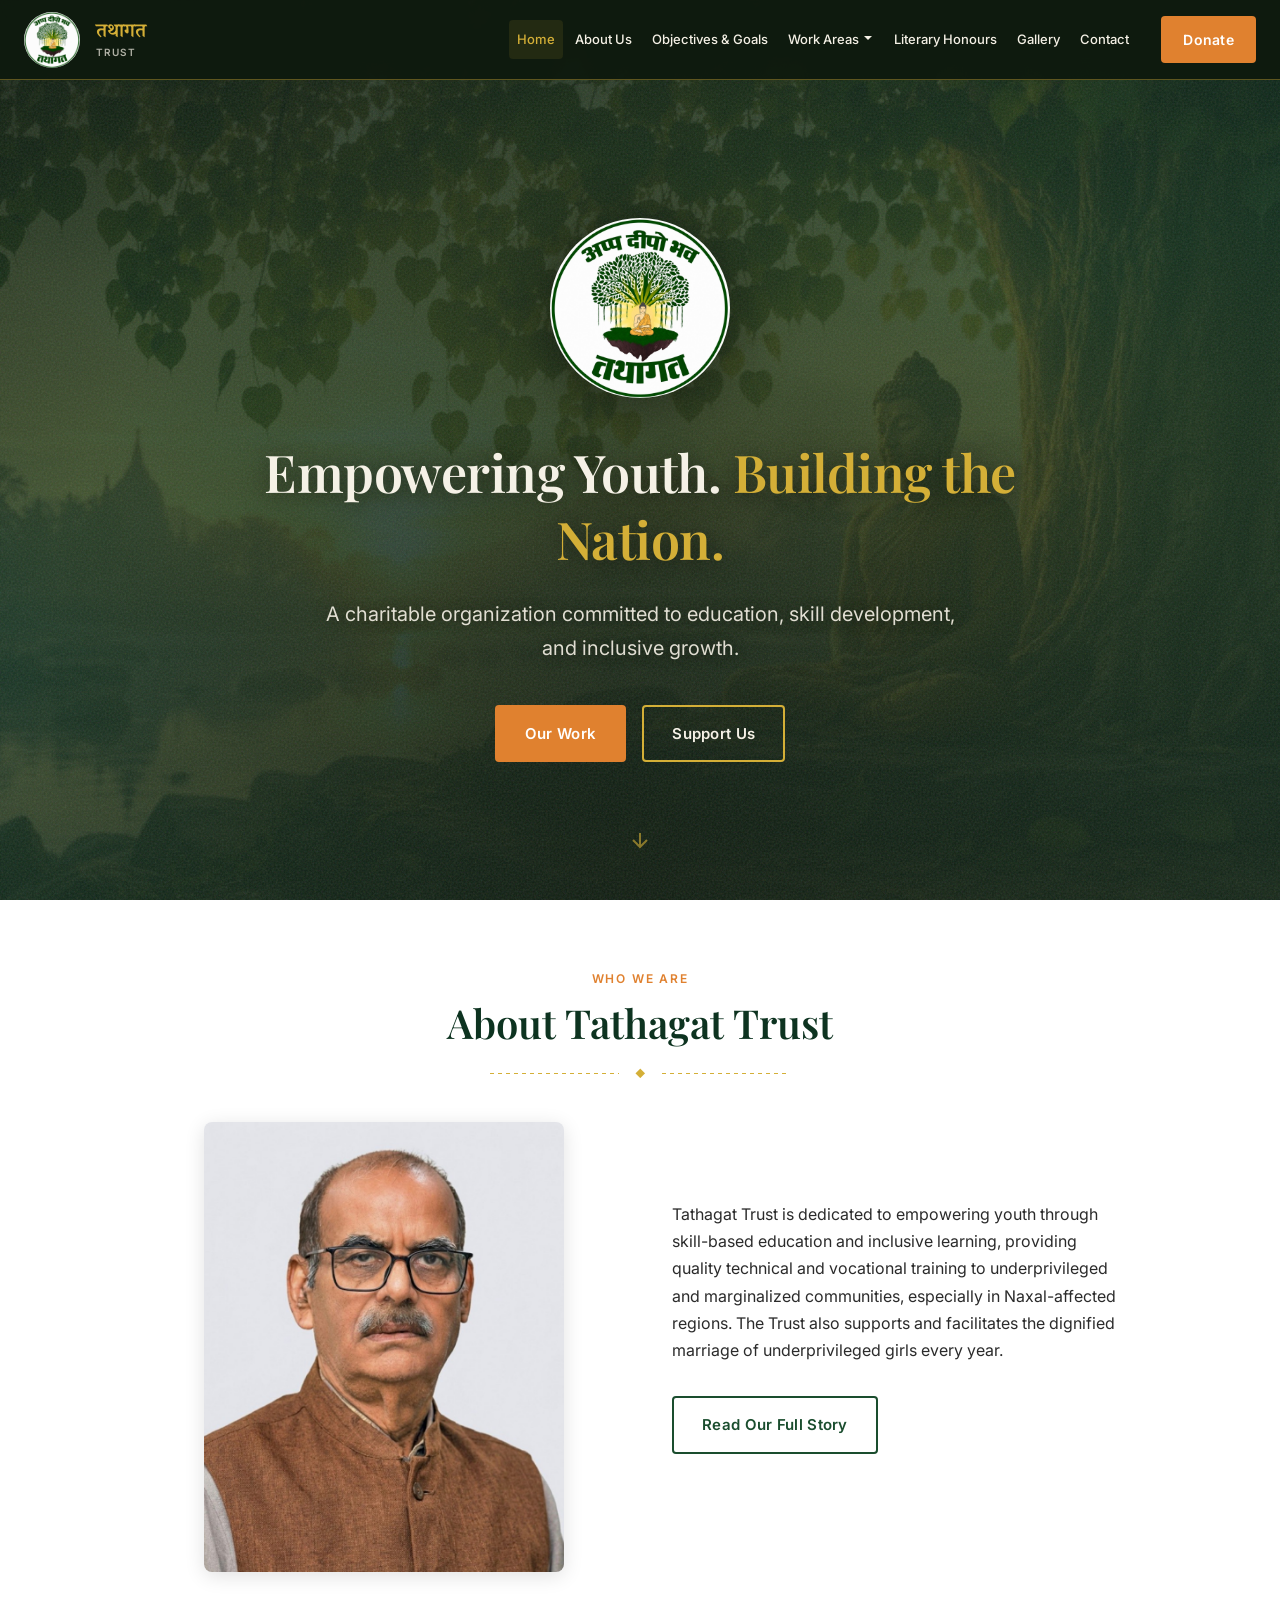
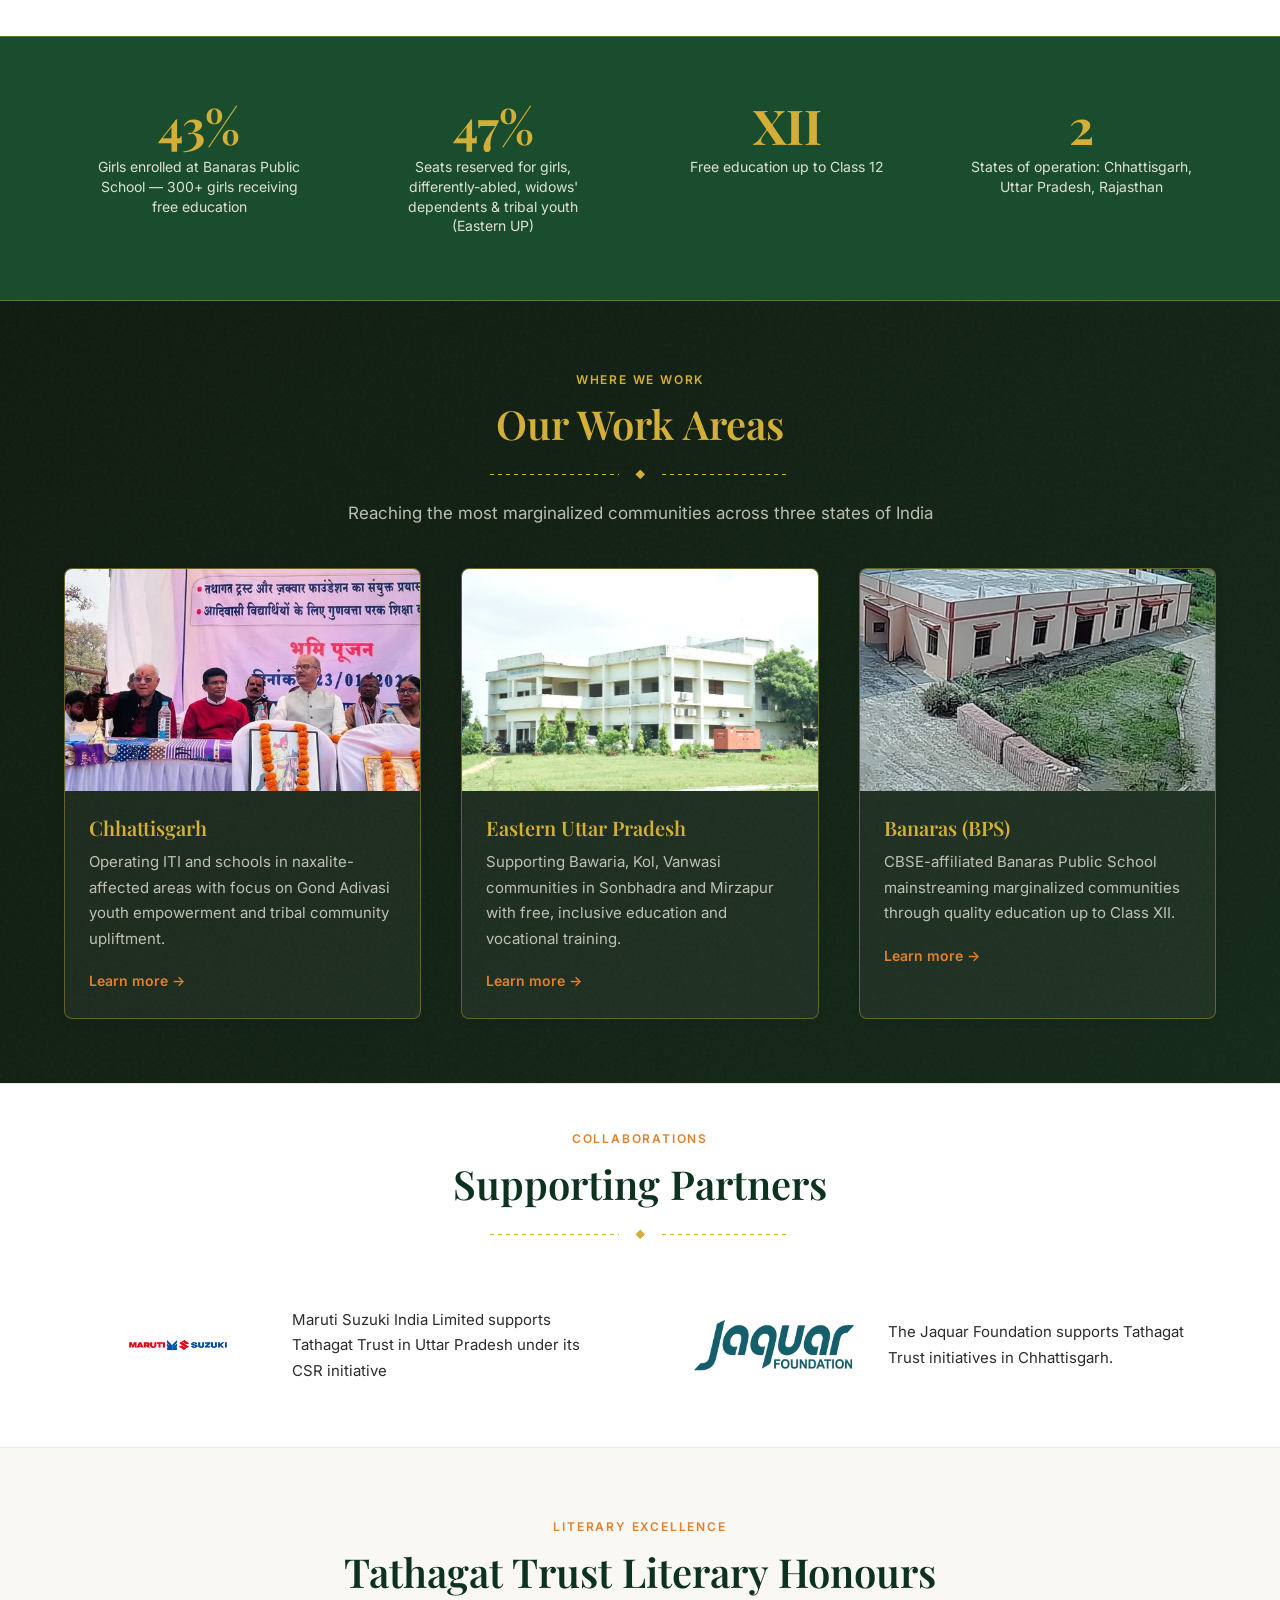
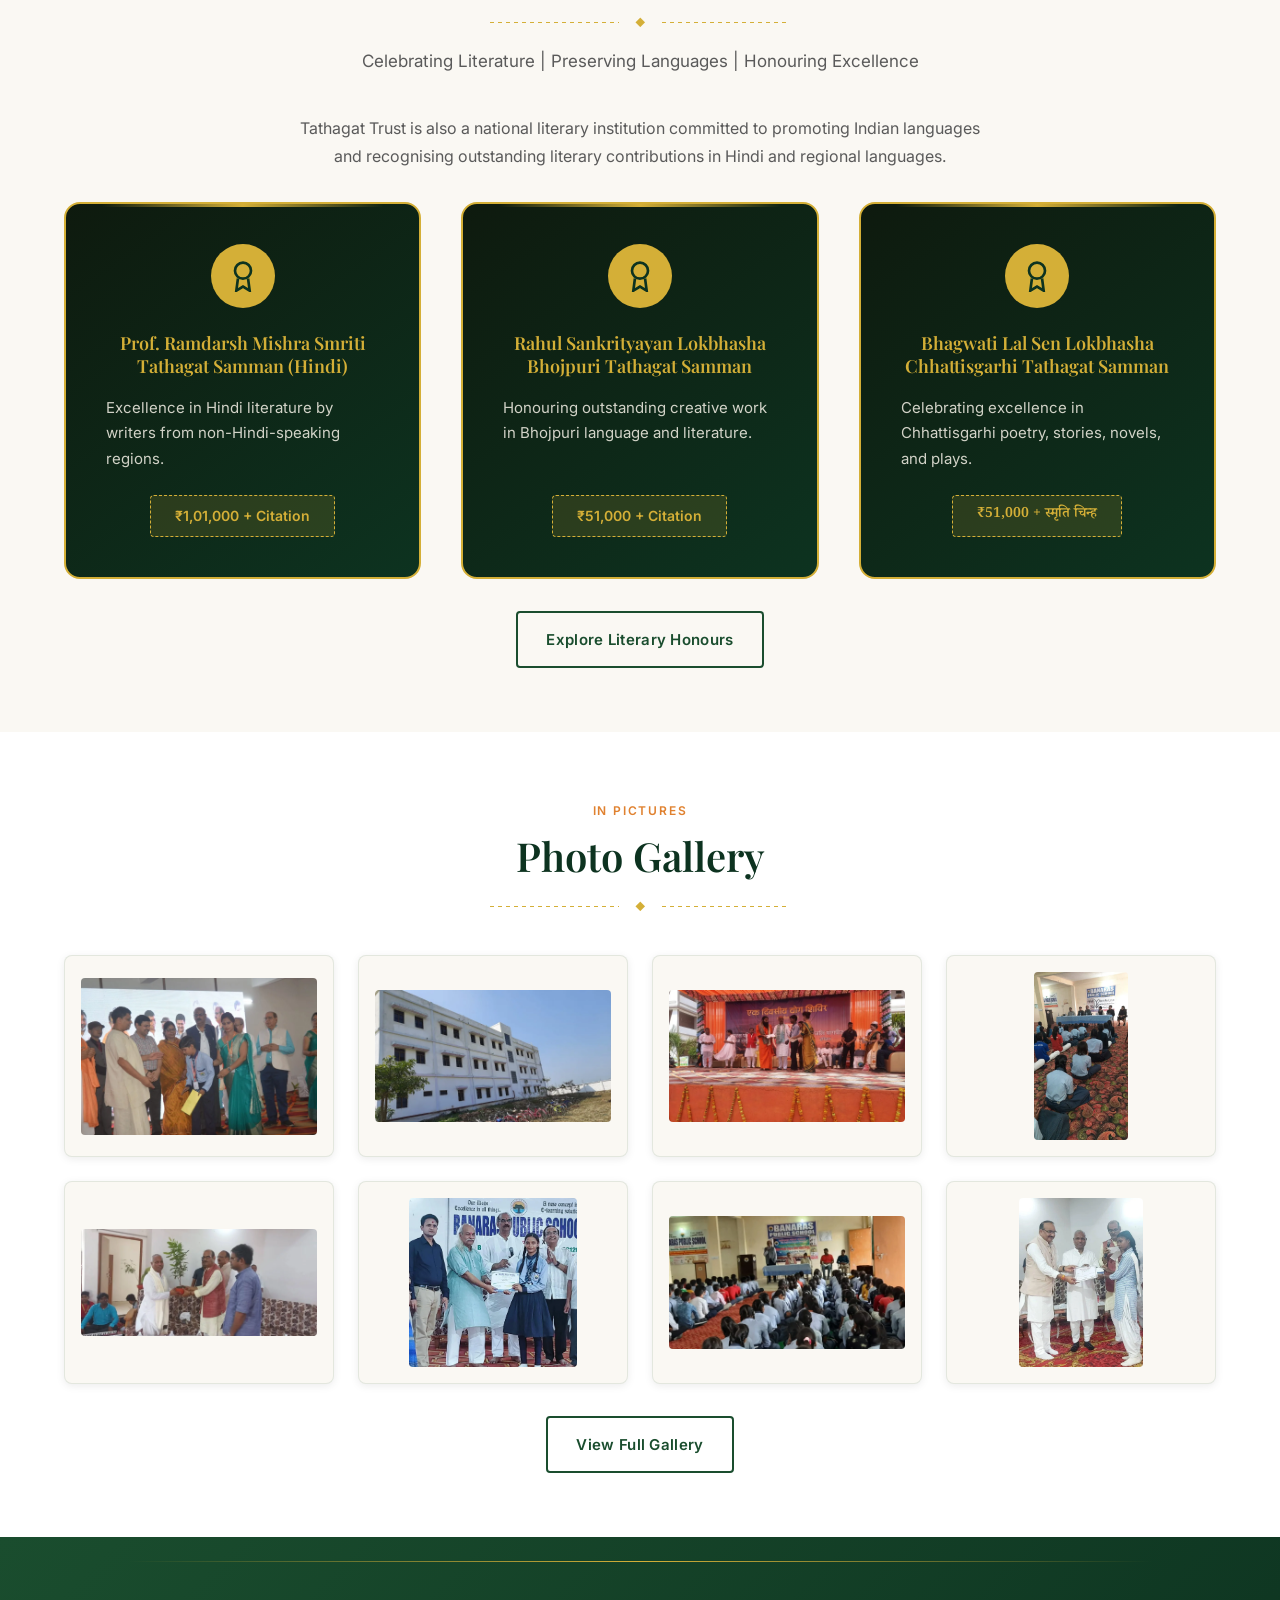
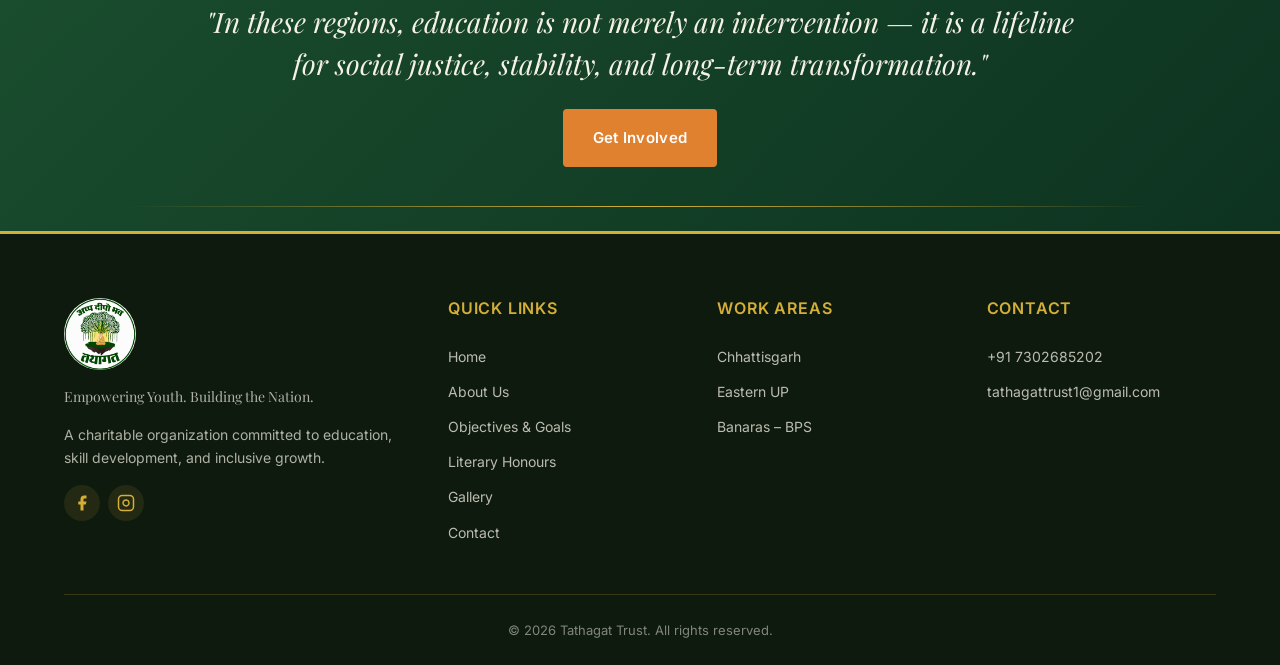
==== commit bd2d7f98: "added favicon" ====
--- a/index.html
+++ b/index.html
@@ -9,7 +9,9 @@
   <meta property="og:description" content="A charitable organization committed to education, skill development, and inclusive growth.">
   <meta property="og:type" content="website">
   <meta property="og:image" content="assets/logo/tathagat-logo.png">
-  <link rel="icon" type="image/png" href="assets/logo/tathagat-logo.png">
+  <link rel="icon" href="/favicon.ico" sizes="any">
+  <link rel="icon" type="image/png" sizes="32x32" href="/assets/logo/favicon-32x32.png">
+  <link rel="apple-touch-icon" sizes="180x180" href="/assets/logo/apple-touch-icon.png">
   <link rel="preconnect" href="https://fonts.googleapis.com">
   <link rel="preconnect" href="https://fonts.gstatic.com" crossorigin>
   <link href="https://fonts.googleapis.com/css2?family=Inter:wght@400;500;600;700&family=Noto+Sans+Devanagari:wght@400;600&family=Noto+Serif+Devanagari:wght@400;600;700&family=Playfair+Display:ital,wght@0,400;0,600;0,700;1,400&display=swap" rel="stylesheet">
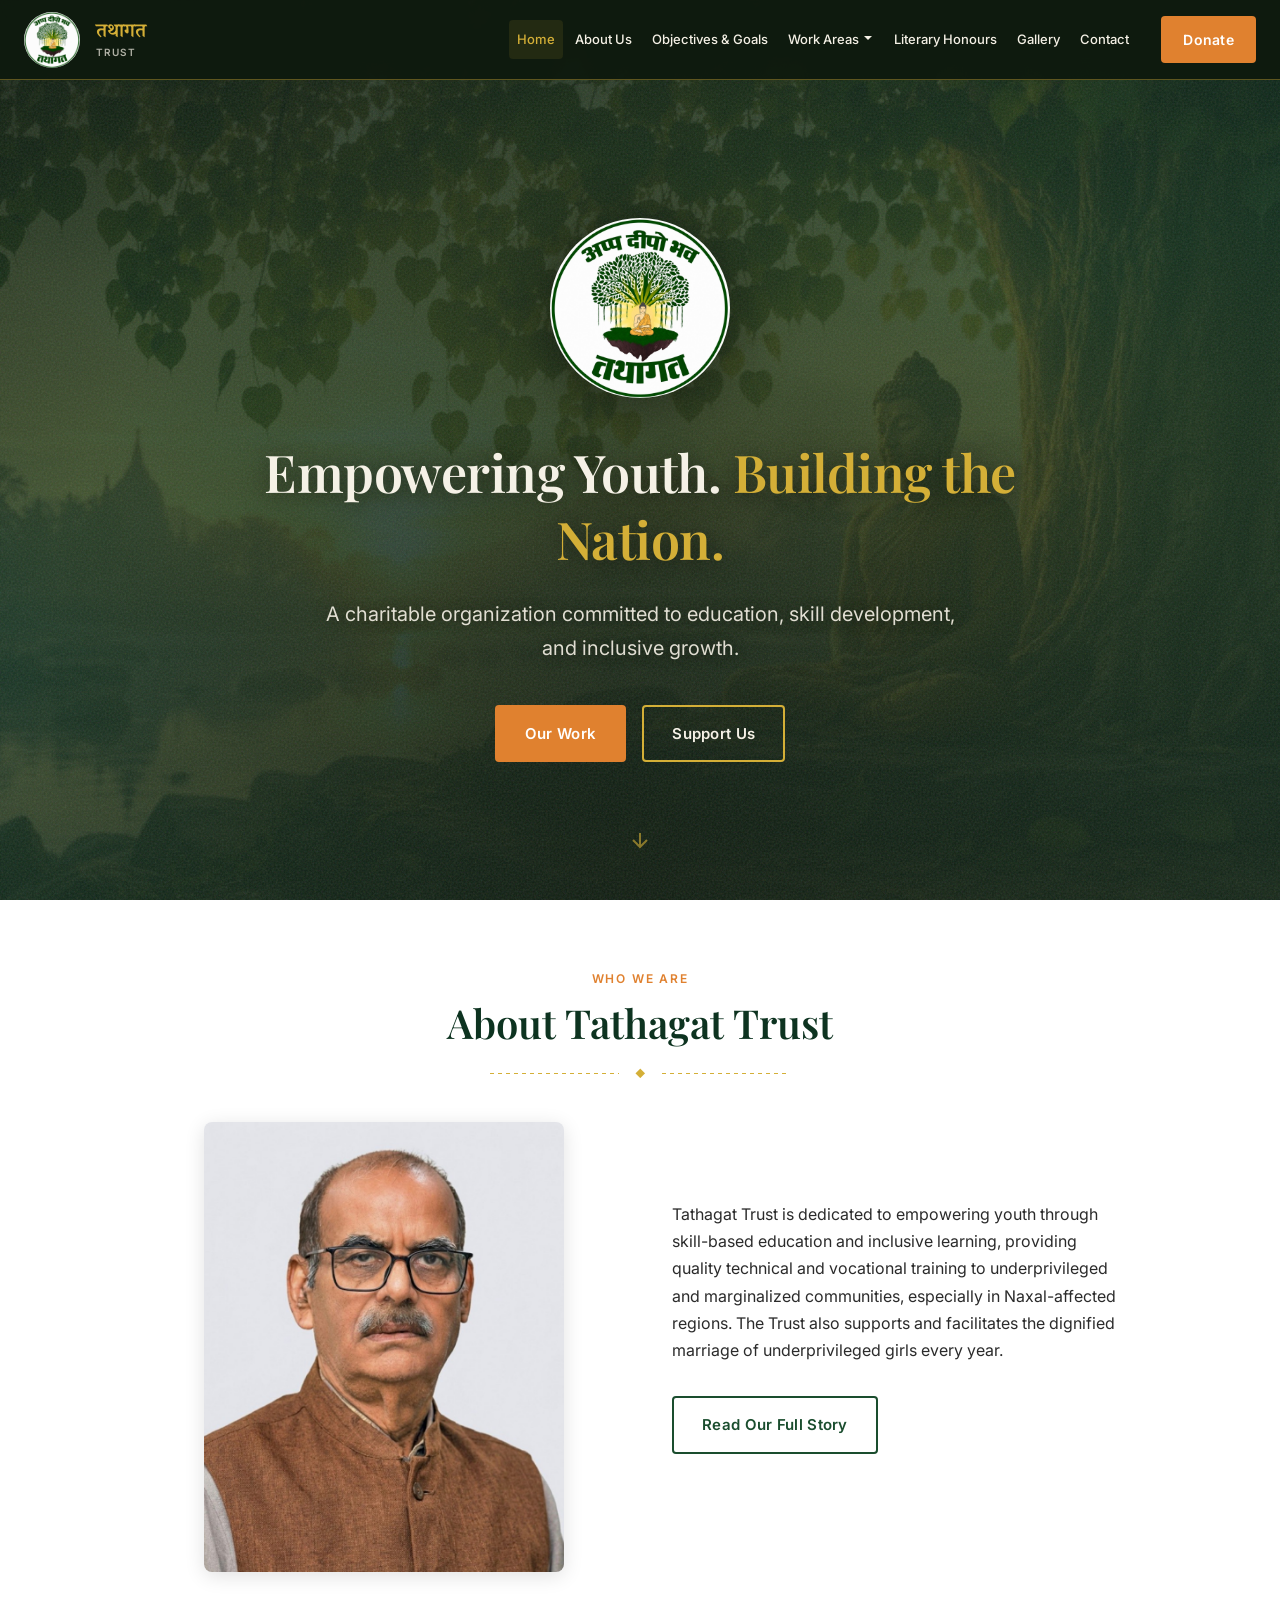
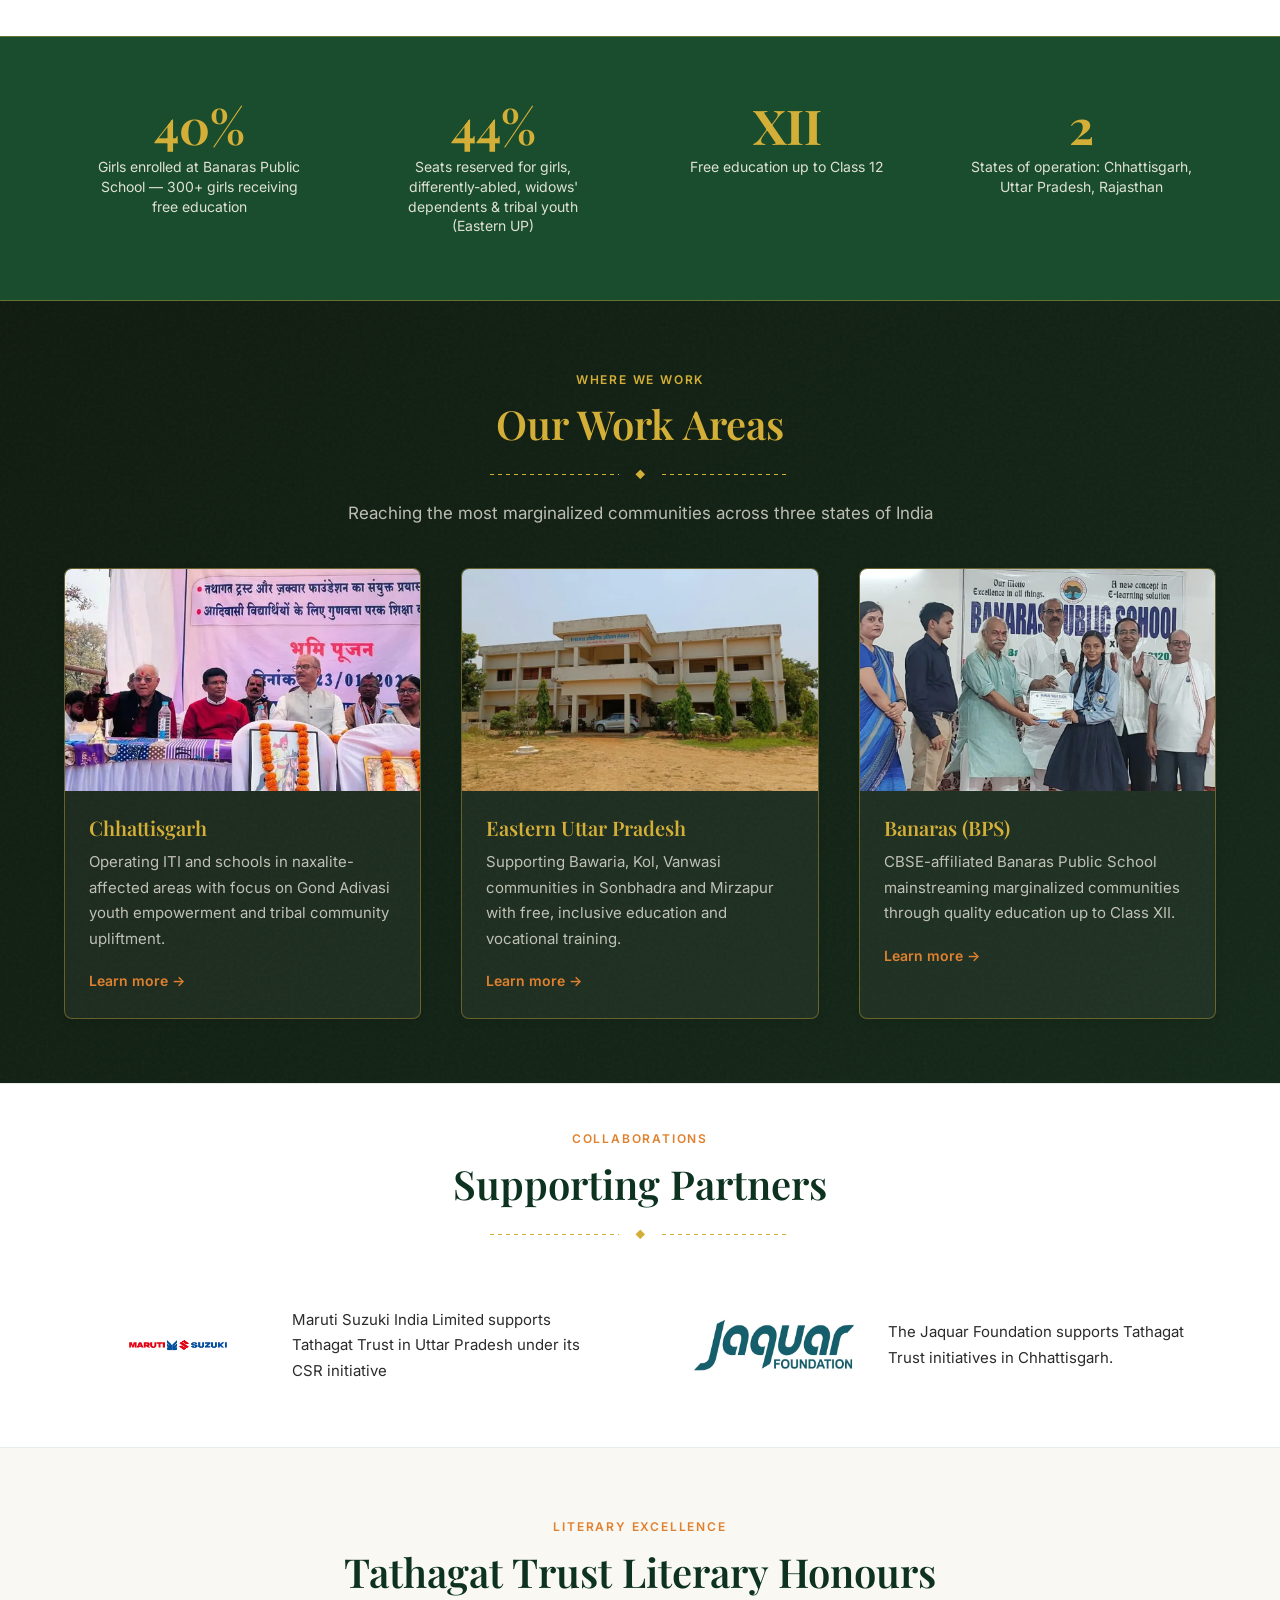
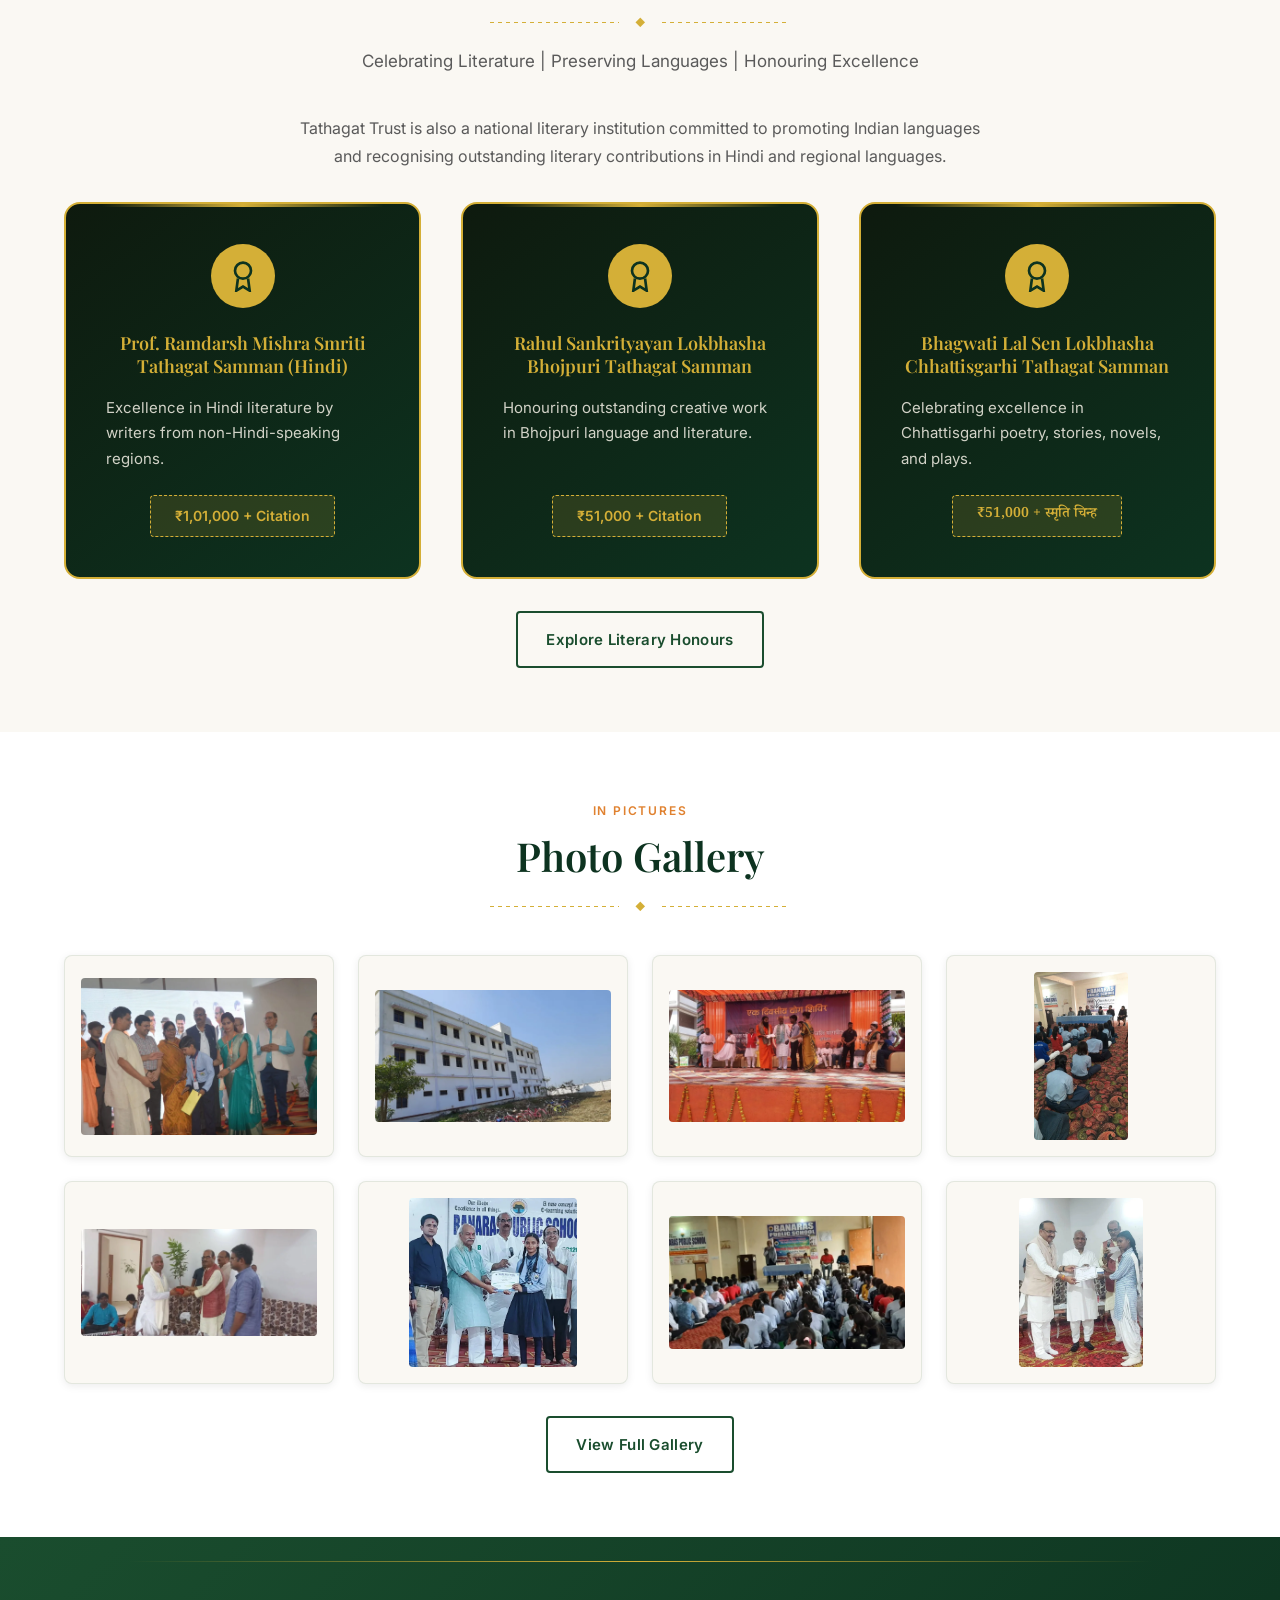
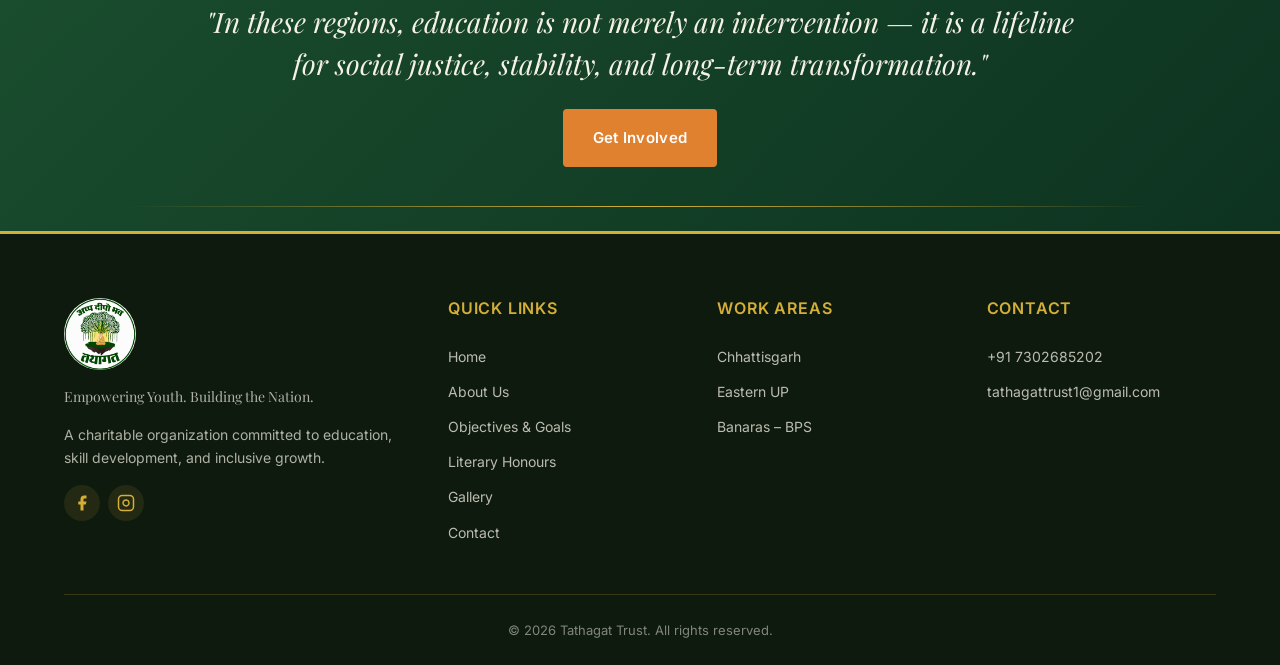
==== commit e6dcce33: "updated card images" ====
--- a/index.html
+++ b/index.html
@@ -146,8 +146,8 @@
           <article class="card card--dark reveal reveal-delay-1">
             <div class="card__image">
               <picture>
-                <source srcset="assets/images/work-areas/eastern-up/tathagat-trust-eastern-up-industrial-training-institute-building.webp" type="image/webp">
-                <img src="assets/images/work-areas/eastern-up/tathagat-trust-eastern-up-industrial-training-institute-building.jpg" alt="Tathagat Industrial Training Institute building in Eastern Uttar Pradesh" width="1024" height="681" loading="lazy" decoding="async">
+                <source srcset="assets/images/work-areas/eastern-up/tathagat-trust-eastern-up-iti-dadri-mirzapur-building.webp" type="image/webp">
+                <img src="assets/images/work-areas/eastern-up/tathagat-trust-eastern-up-iti-dadri-mirzapur-building.jpg" alt="Tathagat Industrial Training Institute building at Dadri, Pahadi, Mirzapur, Eastern Uttar Pradesh" width="1024" height="576" loading="lazy" decoding="async">
               </picture>
             </div>
             <div class="card__body">
@@ -159,8 +159,8 @@
           <article class="card card--dark reveal reveal-delay-2">
             <div class="card__image">
               <picture>
-                <source srcset="assets/images/gallery/tathagat-trust-banaras-public-school-building-exterior.webp" type="image/webp">
-                <img src="assets/images/gallery/tathagat-trust-banaras-public-school-building-exterior.jpg" alt="Banaras Public School campus building in Varanasi district" width="1024" height="768" loading="lazy" decoding="async">
+                <source srcset="assets/images/work-areas/banaras-bps/tathagat-trust-banaras-public-school-award-ceremony.webp" type="image/webp">
+                <img src="assets/images/work-areas/banaras-bps/tathagat-trust-banaras-public-school-award-ceremony.jpg" alt="Student receiving certificate at Banaras Public School award ceremony, Varanasi" width="1024" height="768" loading="lazy" decoding="async">
               </picture>
             </div>
             <div class="card__body">
